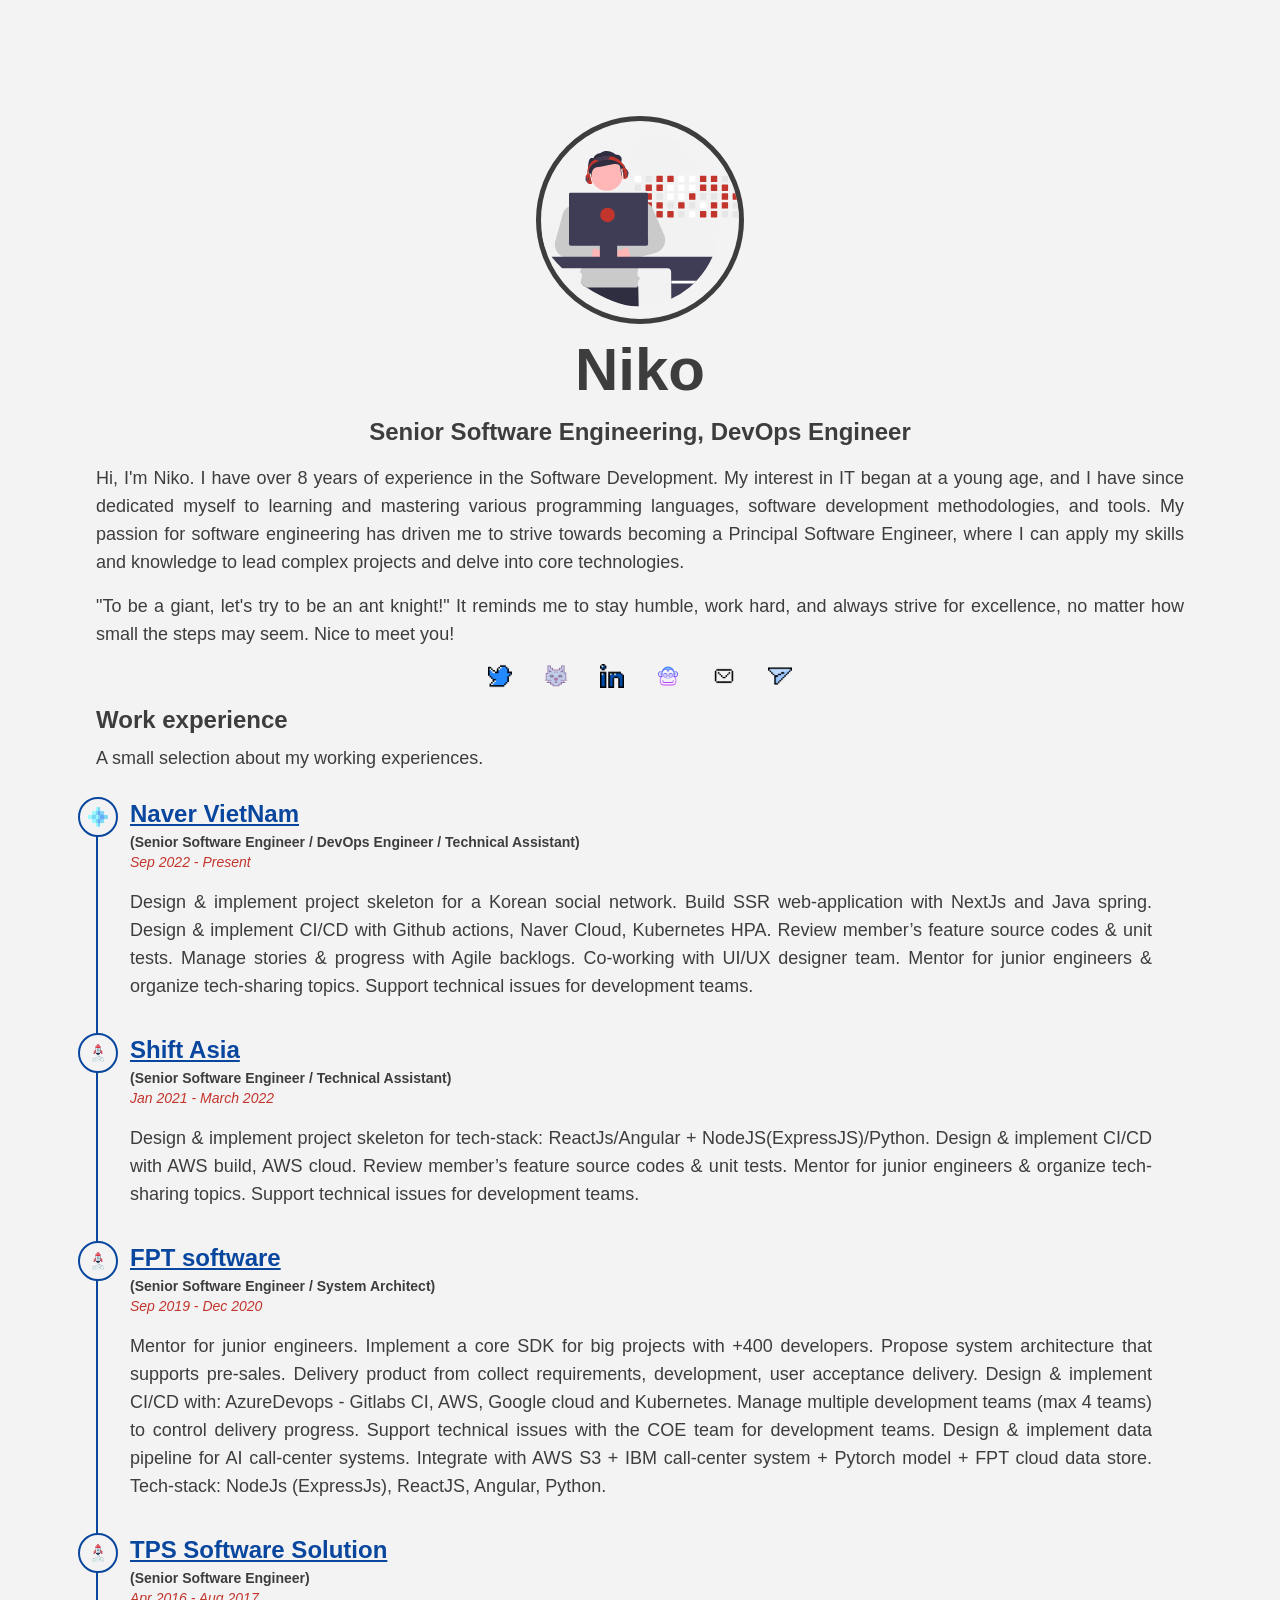
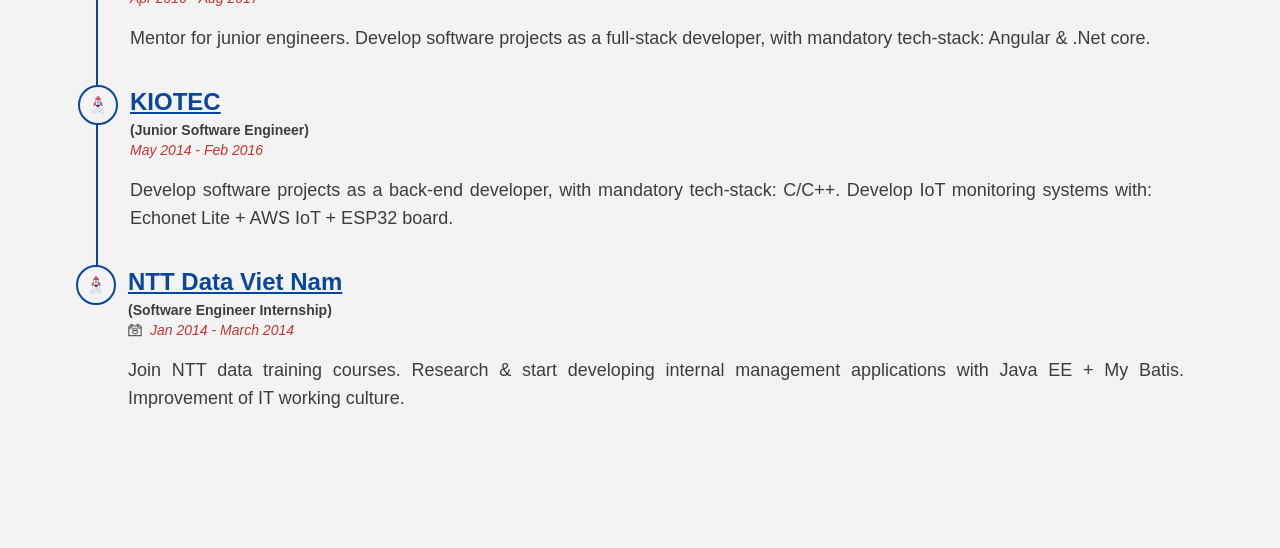
==== index.html @ b635a1ae "first release" ====
<!DOCTYPE html><html lang="en"><head><meta charSet="utf-8"/><meta name="viewport" content="width=device-width"/><title>Niko Home | Senior Software Engineering, DevOps Engineer</title><link rel="preload" as="image" href="/images/gentle.svg" fetchpriority="high"/><meta name="next-head-count" content="4"/><link rel="shortcut icon" href="/favicon.png"/><meta name="description" content="Hi, I&#x27;m Niko. I have over 8 years of experience in the Software Development. My interest in IT began at a young age, and I have since dedicated myself to learning and mastering various programming languages, software development methodologies, and tools. My passion for software engineering has driven me to strive towards becoming a Principal Software Engineer, where I can apply my skills and knowledge to lead complex projects and delve into core technologies."/><meta name="image" content="/images/gentle.svg"/><meta property="og:title" content="Niko | Senior Software Engineering, DevOps Engineer"/><meta property="og:description" content="Hi, I&#x27;m Niko. I have over 8 years of experience in the Software Development. My interest in IT began at a young age, and I have since dedicated myself to learning and mastering various programming languages, software development methodologies, and tools. My passion for software engineering has driven me to strive towards becoming a Principal Software Engineer, where I can apply my skills and knowledge to lead complex projects and delve into core technologies."/><meta property="og:image" content="/images/gentle.svg"/><meta property="og:type" content="website"/><meta name="twitter:title" content="Niko | Senior Software Engineering, DevOps Engineer"/><meta name="twitter:description" content="Hi, I&#x27;m Niko. I have over 8 years of experience in the Software Development. My interest in IT began at a young age, and I have since dedicated myself to learning and mastering various programming languages, software development methodologies, and tools. My passion for software engineering has driven me to strive towards becoming a Principal Software Engineer, where I can apply my skills and knowledge to lead complex projects and delve into core technologies."/><meta name="twitter:image" content="/images/gentle.svg"/><link rel="preload" href="/_next/static/css/a601b36aac087183.css" as="style"/><link rel="stylesheet" href="/_next/static/css/a601b36aac087183.css" data-n-g=""/><noscript data-n-css=""></noscript><script defer="" nomodule="" src="/_next/static/chunks/polyfills-c67a75d1b6f99dc8.js"></script><script src="/_next/static/chunks/webpack-8fa1640cc84ba8fe.js" defer=""></script><script src="/_next/static/chunks/framework-2c79e2a64abdb08b.js" defer=""></script><script src="/_next/static/chunks/main-5e1a0aef6de5709a.js" defer=""></script><script src="/_next/static/chunks/pages/_app-cb4d59606a29a817.js" defer=""></script><script src="/_next/static/chunks/pages/index-41c53906a2238658.js" defer=""></script><script src="/_next/static/-mV9M8-rtr4FQbeFMIL4X/_buildManifest.js" defer=""></script><script src="/_next/static/-mV9M8-rtr4FQbeFMIL4X/_ssgManifest.js" defer=""></script></head><body><div id="__next"><main class="flex min-h-screen flex-col items-center justify-between p-24"><div class="flex flex-col items-center justify-between summary "><img alt="Niko" fetchpriority="high" width="180" height="37" decoding="async" data-nimg="1" class="summary-profile-img" style="color:transparent" src="/images/gentle.svg"/><h2 class="summary-name">Niko</h2><h4 class="summary-title">Senior Software Engineering, DevOps Engineer</h4><p class="summary-intro">Hi, I&#x27;m Niko. I have over 8 years of experience in the Software Development. My interest in IT began at a young age, and I have since dedicated myself to learning and mastering various programming languages, software development methodologies, and tools. My passion for software engineering has driven me to strive towards becoming a Principal Software Engineer, where I can apply my skills and knowledge to lead complex projects and delve into core technologies. </p><p class="summary-intro">&quot;To be a giant, let&#x27;s try to be an ant knight!&quot; It reminds me to stay humble, work hard, and always strive for excellence, no matter how small the steps may seem. Nice to meet you!</p><div class="summary-links"><a href="https://twitter.com/nikoderdev" target="_blank" rel="noreferrer" class="summary-link"><img alt="twitter" title="Twitter" loading="lazy" width="24" height="24" decoding="async" data-nimg="1" style="color:transparent" src="/images/twitter.png"/></a><a href="https://github.com/niko0xdev" target="_blank" rel="noreferrer" class="summary-link"><img alt="github" title="Github" loading="lazy" width="24" height="24" decoding="async" data-nimg="1" style="color:transparent" src="/images/github.png"/></a><a href="https://www.linkedin.com/in/duyluongphung/" target="_blank" rel="noreferrer" class="summary-link"><img alt="linkedin" title="Linkedin" loading="lazy" width="24" height="24" decoding="async" data-nimg="1" style="color:transparent" src="/images/linkedin.png"/></a><a href="https://blog.nikoder.dev/" target="_blank" rel="noreferrer" class="summary-link"><img alt="blog" title="My Blog" loading="lazy" width="24" height="24" decoding="async" data-nimg="1" style="color:transparent" src="/images/kong.png"/></a><a href="mailto:niko0xdev@gmail.com" target="_blank" rel="noreferrer" class="summary-link"><img alt="mail" title="Mail to me" loading="lazy" width="24" height="24" decoding="async" data-nimg="1" style="color:transparent" src="/images/mail.png"/></a><a href="https://t.me/niko0xdev" target="_blank" rel="noreferrer" class="summary-link"><img alt="telegram" title="Telegram to me" loading="lazy" width="24" height="24" decoding="async" data-nimg="1" style="color:transparent" src="/images/send.png"/></a></div></div><div class="flex flex-col items-center justify-between timeline "><h3 class="timeline-big">Work experience</h3><p class="timeline-small">A small selection about my working experiences.</p><ol class="timeline-items"><li><div class="flex-start"><div class="timeline-item-img"><img alt="Naver VietNam" loading="lazy" width="100" height="100" decoding="async" data-nimg="1" class="timeline-img" style="color:transparent" src="/images/pixel.png"/></div><div class="timeline-item-content"><div class="mb-4 flex flex-col justify-between"><h3 class="timeline-company">Naver VietNam<!-- --> </h3><h4 class="timeline-title">(<!-- -->Senior Software Engineer / DevOps Engineer / Technical Assistant<!-- -->)</h4><div class="timeline-date"><p>Sep 2022<!-- --> - <!-- -->Present</p></div></div><p class="timeline-content">Design &amp; implement project skeleton for a Korean social network. Build SSR web-application with NextJs and Java spring. Design &amp; implement CI/CD with Github actions, Naver Cloud, Kubernetes HPA. Review member’s feature source codes &amp; unit tests. Manage stories &amp; progress with Agile backlogs. Co-working with UI/UX designer team. Mentor for junior engineers &amp; organize tech-sharing topics. Support technical issues for development teams.</p></div></div></li><li><div class="flex-start"><div class="timeline-item-img"><img alt="Shift Asia" loading="lazy" width="100" height="100" decoding="async" data-nimg="1" class="timeline-img" style="color:transparent" src="/images/start-up.png"/></div><div class="timeline-item-content"><div class="mb-4 flex flex-col justify-between"><h3 class="timeline-company">Shift Asia<!-- --> </h3><h4 class="timeline-title">(<!-- -->Senior Software Engineer / Technical Assistant<!-- -->)</h4><div class="timeline-date"><p>Jan 2021<!-- --> - <!-- -->March 2022</p></div></div><p class="timeline-content">Design &amp; implement project skeleton for tech-stack: ReactJs/Angular + NodeJS(ExpressJS)/Python. Design &amp; implement CI/CD with AWS build, AWS cloud. Review member’s feature source codes &amp; unit tests. Mentor for junior engineers &amp; organize tech-sharing topics. Support technical issues for development teams.</p></div></div></li><li><div class="flex-start"><div class="timeline-item-img"><img alt="FPT software" loading="lazy" width="100" height="100" decoding="async" data-nimg="1" class="timeline-img" style="color:transparent" src="/images/start-up.png"/></div><div class="timeline-item-content"><div class="mb-4 flex flex-col justify-between"><h3 class="timeline-company">FPT software<!-- --> </h3><h4 class="timeline-title">(<!-- -->Senior Software Engineer / System Architect<!-- -->)</h4><div class="timeline-date"><p>Sep 2019<!-- --> - <!-- -->Dec 2020</p></div></div><p class="timeline-content">Mentor for junior engineers. Implement a core SDK for big projects with +400 developers. Propose system architecture that supports pre-sales. Delivery product from collect requirements, development, user acceptance delivery. Design &amp; implement CI/CD with: AzureDevops - Gitlabs CI, AWS, Google cloud and Kubernetes. Manage multiple development teams (max 4 teams) to control delivery progress. Support technical issues with the COE team for development teams. Design &amp; implement data pipeline for AI call-center systems. Integrate with AWS S3 + IBM call-center system + Pytorch model + FPT cloud data store. Tech-stack: NodeJs (ExpressJs), ReactJS, Angular, Python.</p></div></div></li><li><div class="flex-start"><div class="timeline-item-img"><img alt="TPS Software Solution" loading="lazy" width="100" height="100" decoding="async" data-nimg="1" class="timeline-img" style="color:transparent" src="/images/start-up.png"/></div><div class="timeline-item-content"><div class="mb-4 flex flex-col justify-between"><h3 class="timeline-company">TPS Software Solution<!-- --> </h3><h4 class="timeline-title">(<!-- -->Senior Software Engineer<!-- -->)</h4><div class="timeline-date"><p>Apr 2016<!-- --> - <!-- -->Aug 2017</p></div></div><p class="timeline-content">Mentor for junior engineers. Develop software projects as a full-stack developer, with mandatory tech-stack: Angular &amp; .Net core.</p></div></div></li><li><div class="flex-start"><div class="timeline-item-img"><img alt="KIOTEC" loading="lazy" width="100" height="100" decoding="async" data-nimg="1" class="timeline-img" style="color:transparent" src="/images/start-up.png"/></div><div class="timeline-item-content"><div class="mb-4 flex flex-col justify-between"><h3 class="timeline-company">KIOTEC<!-- --> </h3><h4 class="timeline-title">(<!-- -->Junior Software Engineer<!-- -->)</h4><div class="timeline-date"><p>May 2014<!-- --> - <!-- -->Feb 2016</p></div></div><p class="timeline-content">Develop software projects as a back-end developer, with mandatory tech-stack: C/C++. Develop IoT monitoring systems with: Echonet Lite + AWS IoT + ESP32 board.</p></div></div></li></ol><div><div class="flex-start"><div class="timeline-item-img"><img alt="NTT Data Viet Nam" loading="lazy" width="100" height="100" decoding="async" data-nimg="1" class="timeline-img" style="color:transparent" src="/images/start-up.png"/></div><div class="timeline-item-content"><div class="mb-4 flex flex-col justify-between"><h3 class="timeline-company">NTT Data Viet Nam<!-- --> </h3><h4 class="timeline-title">(<!-- -->Software Engineer Internship<!-- -->)</h4><div class="timeline-date"><img alt="calendar" loading="lazy" width="14" height="14" decoding="async" data-nimg="1" style="color:transparent" src="/images/calendar-event.png"/><p>Jan 2014<!-- --> - <!-- -->March 2014</p></div></div><p class="timeline-content">Join NTT data training courses. Research &amp; start developing internal management applications with Java EE + My Batis. Improvement of IT working culture.</p></div></div></div></div></main></div><script id="__NEXT_DATA__" type="application/json">{"props":{"pageProps":{"contact":{"name":"Niko","profileImg":"/images/gentle.svg","email":"niko0xdev@gmail.com","title":"Senior Software Engineering, DevOps Engineer","intro":"Hi, I'm Niko. I have over 8 years of experience in the Software Development. My interest in IT began at a young age, and I have since dedicated myself to learning and mastering various programming languages, software development methodologies, and tools. My passion for software engineering has driven me to strive towards becoming a Principal Software Engineer, where I can apply my skills and knowledge to lead complex projects and delve into core technologies. \n\"To be a giant, let's try to be an ant knight!\" It reminds me to stay humble, work hard, and always strive for excellence, no matter how small the steps may seem. Nice to meet you!","social":{"twitter":{"label":"Twitter","url":"https://twitter.com/nikoderdev","icon":"/images/twitter.png"},"github":{"label":"Github","url":"https://github.com/niko0xdev","icon":"/images/github.png"},"linkedin":{"label":"Linkedin","url":"https://www.linkedin.com/in/duyluongphung/","icon":"/images/linkedin.png"},"blog":{"label":"My Blog","url":"https://blog.nikoder.dev/","icon":"/images/kong.png"},"mail":{"label":"Mail to me","url":"mailto:niko0xdev@gmail.com","icon":"/images/mail.png"},"telegram":{"label":"Telegram to me","url":"https://t.me/niko0xdev","icon":"/images/send.png"}}},"timelines":[{"logo":"/images/pixel.png","from":"Sep 2022","to":"Present","company":"Naver VietNam","title":"Senior Software Engineer / DevOps Engineer / Technical Assistant","description":"Design \u0026 implement project skeleton for a Korean social network. Build SSR web-application with NextJs and Java spring. Design \u0026 implement CI/CD with Github actions, Naver Cloud, Kubernetes HPA. Review member’s feature source codes \u0026 unit tests. Manage stories \u0026 progress with Agile backlogs. Co-working with UI/UX designer team. Mentor for junior engineers \u0026 organize tech-sharing topics. Support technical issues for development teams."},{"logo":"/images/start-up.png","from":"Jan 2021","to":"March 2022","company":"Shift Asia","title":"Senior Software Engineer / Technical Assistant","description":"Design \u0026 implement project skeleton for tech-stack: ReactJs/Angular + NodeJS(ExpressJS)/Python. Design \u0026 implement CI/CD with AWS build, AWS cloud. Review member’s feature source codes \u0026 unit tests. Mentor for junior engineers \u0026 organize tech-sharing topics. Support technical issues for development teams."},{"logo":"/images/start-up.png","from":"Sep 2019","to":"Dec 2020","company":"FPT software","title":"Senior Software Engineer / System Architect","description":"Mentor for junior engineers. Implement a core SDK for big projects with +400 developers. Propose system architecture that supports pre-sales. Delivery product from collect requirements, development, user acceptance delivery. Design \u0026 implement CI/CD with: AzureDevops - Gitlabs CI, AWS, Google cloud and Kubernetes. Manage multiple development teams (max 4 teams) to control delivery progress. Support technical issues with the COE team for development teams. Design \u0026 implement data pipeline for AI call-center systems. Integrate with AWS S3 + IBM call-center system + Pytorch model + FPT cloud data store. Tech-stack: NodeJs (ExpressJs), ReactJS, Angular, Python."},{"logo":"/images/start-up.png","from":"Apr 2016","to":"Aug 2017","company":"TPS Software Solution","title":"Senior Software Engineer","description":"Mentor for junior engineers. Develop software projects as a full-stack developer, with mandatory tech-stack: Angular \u0026 .Net core."},{"logo":"/images/start-up.png","from":"May 2014","to":"Feb 2016","company":"KIOTEC","title":"Junior Software Engineer","description":"Develop software projects as a back-end developer, with mandatory tech-stack: C/C++. Develop IoT monitoring systems with: Echonet Lite + AWS IoT + ESP32 board."},{"logo":"/images/start-up.png","from":"Jan 2014","to":"March 2014","company":"NTT Data Viet Nam","title":"Software Engineer Internship","description":"Join NTT data training courses. Research \u0026 start developing internal management applications with Java EE + My Batis. Improvement of IT working culture."}]},"__N_SSG":true},"page":"/","query":{},"buildId":"-mV9M8-rtr4FQbeFMIL4X","isFallback":false,"gsp":true,"scriptLoader":[]}</script></body></html>
---- _next/static/css/a601b36aac087183.css ----
@import"https://fonts.googleapis.com/css2?family=Press+Start+2P&display=swap";/*
! tailwindcss v3.3.2 | MIT License | https://tailwindcss.com
*/*,:after,:before{box-sizing:border-box;border:0 solid #e5e7eb}:after,:before{--tw-content:""}html{line-height:1.5;-webkit-text-size-adjust:100%;-moz-tab-size:4;-o-tab-size:4;tab-size:4;font-family:ui-sans-serif,system-ui,-apple-system,BlinkMacSystemFont,Segoe UI,Roboto,Helvetica Neue,Arial,Noto Sans,sans-serif,Apple Color Emoji,Segoe UI Emoji,Segoe UI Symbol,Noto Color Emoji;font-feature-settings:normal;font-variation-settings:normal}body{margin:0;line-height:inherit}hr{height:0;color:inherit;border-top-width:1px}abbr:where([title]){-webkit-text-decoration:underline dotted;text-decoration:underline dotted}h1,h2,h3,h4,h5,h6{font-size:inherit;font-weight:inherit}a{color:inherit;text-decoration:inherit}b,strong{font-weight:bolder}code,kbd,pre,samp{font-family:ui-monospace,SFMono-Regular,Menlo,Monaco,Consolas,Liberation Mono,Courier New,monospace;font-size:1em}small{font-size:80%}sub,sup{font-size:75%;line-height:0;position:relative;vertical-align:baseline}sub{bottom:-.25em}sup{top:-.5em}table{text-indent:0;border-color:inherit;border-collapse:collapse}button,input,optgroup,select,textarea{font-family:inherit;font-size:100%;font-weight:inherit;line-height:inherit;color:inherit;margin:0;padding:0}button,select{text-transform:none}[type=button],[type=reset],[type=submit],button{-webkit-appearance:button;background-color:transparent;background-image:none}:-moz-focusring{outline:auto}:-moz-ui-invalid{box-shadow:none}progress{vertical-align:baseline}::-webkit-inner-spin-button,::-webkit-outer-spin-button{height:auto}[type=search]{-webkit-appearance:textfield;outline-offset:-2px}::-webkit-search-decoration{-webkit-appearance:none}::-webkit-file-upload-button{-webkit-appearance:button;font:inherit}summary{display:list-item}blockquote,dd,dl,figure,h1,h2,h3,h4,h5,h6,hr,p,pre{margin:0}fieldset{margin:0}fieldset,legend{padding:0}menu,ol,ul{list-style:none;margin:0;padding:0}textarea{resize:vertical}input::-moz-placeholder,textarea::-moz-placeholder{opacity:1;color:#9ca3af}input::placeholder,textarea::placeholder{opacity:1;color:#9ca3af}[role=button],button{cursor:pointer}:disabled{cursor:default}audio,canvas,embed,iframe,img,object,svg,video{display:block;vertical-align:middle}img,video{max-width:100%;height:auto}[hidden]{display:none}:root{--primary-color:#f4f3f4;--secondary-color:#3d3d3d}*,:after,:before{--tw-border-spacing-x:0;--tw-border-spacing-y:0;--tw-translate-x:0;--tw-translate-y:0;--tw-rotate:0;--tw-skew-x:0;--tw-skew-y:0;--tw-scale-x:1;--tw-scale-y:1;--tw-pan-x: ;--tw-pan-y: ;--tw-pinch-zoom: ;--tw-scroll-snap-strictness:proximity;--tw-gradient-from-position: ;--tw-gradient-via-position: ;--tw-gradient-to-position: ;--tw-ordinal: ;--tw-slashed-zero: ;--tw-numeric-figure: ;--tw-numeric-spacing: ;--tw-numeric-fraction: ;--tw-ring-inset: ;--tw-ring-offset-width:0px;--tw-ring-offset-color:#fff;--tw-ring-color:rgba(59,130,246,.5);--tw-ring-offset-shadow:0 0 #0000;--tw-ring-shadow:0 0 #0000;--tw-shadow:0 0 #0000;--tw-shadow-colored:0 0 #0000;--tw-blur: ;--tw-brightness: ;--tw-contrast: ;--tw-grayscale: ;--tw-hue-rotate: ;--tw-invert: ;--tw-saturate: ;--tw-sepia: ;--tw-drop-shadow: ;--tw-backdrop-blur: ;--tw-backdrop-brightness: ;--tw-backdrop-contrast: ;--tw-backdrop-grayscale: ;--tw-backdrop-hue-rotate: ;--tw-backdrop-invert: ;--tw-backdrop-opacity: ;--tw-backdrop-saturate: ;--tw-backdrop-sepia: }::backdrop{--tw-border-spacing-x:0;--tw-border-spacing-y:0;--tw-translate-x:0;--tw-translate-y:0;--tw-rotate:0;--tw-skew-x:0;--tw-skew-y:0;--tw-scale-x:1;--tw-scale-y:1;--tw-pan-x: ;--tw-pan-y: ;--tw-pinch-zoom: ;--tw-scroll-snap-strictness:proximity;--tw-gradient-from-position: ;--tw-gradient-via-position: ;--tw-gradient-to-position: ;--tw-ordinal: ;--tw-slashed-zero: ;--tw-numeric-figure: ;--tw-numeric-spacing: ;--tw-numeric-fraction: ;--tw-ring-inset: ;--tw-ring-offset-width:0px;--tw-ring-offset-color:#fff;--tw-ring-color:rgba(59,130,246,.5);--tw-ring-offset-shadow:0 0 #0000;--tw-ring-shadow:0 0 #0000;--tw-shadow:0 0 #0000;--tw-shadow-colored:0 0 #0000;--tw-blur: ;--tw-brightness: ;--tw-contrast: ;--tw-grayscale: ;--tw-hue-rotate: ;--tw-invert: ;--tw-saturate: ;--tw-sepia: ;--tw-drop-shadow: ;--tw-backdrop-blur: ;--tw-backdrop-brightness: ;--tw-backdrop-contrast: ;--tw-backdrop-grayscale: ;--tw-backdrop-hue-rotate: ;--tw-backdrop-invert: ;--tw-backdrop-opacity: ;--tw-backdrop-saturate: ;--tw-backdrop-sepia: }.mb-4{margin-bottom:1rem}.flex{display:flex}.min-h-screen{min-height:100vh}.flex-col{flex-direction:column}.items-center{align-items:center}.justify-between{justify-content:space-between}.p-24{padding:6rem}:root{--background-color:#f4f3f4;--text-color:#3d3d3d;--hl-color:#c2352c;--blue-color:#09469e}body{text-rendering:optimizeSpeed;line-height:1.6;font-size:1.33rem;font-family:-apple-system,BlinkMacSystemFont,avenir next,avenir,helvetica neue,helvetica,Ubuntu,roboto,noto,segoe ui,arial,sans-serif}.summary{width:100%;padding-top:1.25rem}.summary>*{margin-bottom:1rem}.summary-profile-img{height:13rem;width:13rem;border-radius:9999px;border-width:5px;border-color:var(--text-color)}.summary-name{font-size:3.75rem;line-height:1;font-weight:700}.summary-title{flex-wrap:wrap;font-size:1.5rem;line-height:2rem;font-weight:700}.summary-intro{text-align:justify;font-size:1.125rem;line-height:1.75rem}.summary-links{display:flex;justify-content:space-between}.summary-link{margin-left:1rem;margin-right:1rem}.timeline{width:100%}.timeline-items{position:relative;display:flex;flex-direction:column;align-items:flex-start;justify-content:space-between;border-left-width:2px;border-color:var(--blue-color)}.timeline-items>*{margin-right:2rem}.timeline-item-img{margin-left:-13px;display:flex;height:25px;width:25px;align-items:center;justify-content:center;border-radius:9999px}.timeline-item-content{margin-bottom:2.5rem;margin-left:2rem;margin-top:-25px;display:block;border-radius:.5rem}.timeline-img{position:absolute;z-index:50;height:2.5rem;width:2.5rem;max-width:20rem;border-radius:9999px;border-width:2px;padding:.5rem;background-color:var(--primary-color);border-color:var(--blue-color)}.timeline-company{font-size:1.5rem;text-decoration-line:underline;color:var(--blue-color)}.timeline-company,.timeline-title{font-weight:700;line-height:1.25rem}.timeline-title{margin-top:.5rem;font-size:.875rem}.timeline-date{display:flex;align-items:center;font-size:.875rem;line-height:1.25rem;font-style:italic;color:var(--hl-color)}.timeline-date>*{margin-right:.5rem}.timeline-content{text-align:justify;font-size:1.125rem;line-height:1.75rem}.timeline-big{margin-bottom:.5rem;display:flex;width:100%;font-size:1.5rem;line-height:2rem;font-weight:700}.timeline-big>*{margin-right:.5rem}.timeline-small{margin-bottom:2rem;width:100%;font-size:1.125rem;line-height:1.75rem}body{color:var(--text-color);background:var(--background-color)}
---- _next/static/css/a601b36aac087183.css ----
@import"https://fonts.googleapis.com/css2?family=Press+Start+2P&display=swap";/*
! tailwindcss v3.3.2 | MIT License | https://tailwindcss.com
*/*,:after,:before{box-sizing:border-box;border:0 solid #e5e7eb}:after,:before{--tw-content:""}html{line-height:1.5;-webkit-text-size-adjust:100%;-moz-tab-size:4;-o-tab-size:4;tab-size:4;font-family:ui-sans-serif,system-ui,-apple-system,BlinkMacSystemFont,Segoe UI,Roboto,Helvetica Neue,Arial,Noto Sans,sans-serif,Apple Color Emoji,Segoe UI Emoji,Segoe UI Symbol,Noto Color Emoji;font-feature-settings:normal;font-variation-settings:normal}body{margin:0;line-height:inherit}hr{height:0;color:inherit;border-top-width:1px}abbr:where([title]){-webkit-text-decoration:underline dotted;text-decoration:underline dotted}h1,h2,h3,h4,h5,h6{font-size:inherit;font-weight:inherit}a{color:inherit;text-decoration:inherit}b,strong{font-weight:bolder}code,kbd,pre,samp{font-family:ui-monospace,SFMono-Regular,Menlo,Monaco,Consolas,Liberation Mono,Courier New,monospace;font-size:1em}small{font-size:80%}sub,sup{font-size:75%;line-height:0;position:relative;vertical-align:baseline}sub{bottom:-.25em}sup{top:-.5em}table{text-indent:0;border-color:inherit;border-collapse:collapse}button,input,optgroup,select,textarea{font-family:inherit;font-size:100%;font-weight:inherit;line-height:inherit;color:inherit;margin:0;padding:0}button,select{text-transform:none}[type=button],[type=reset],[type=submit],button{-webkit-appearance:button;background-color:transparent;background-image:none}:-moz-focusring{outline:auto}:-moz-ui-invalid{box-shadow:none}progress{vertical-align:baseline}::-webkit-inner-spin-button,::-webkit-outer-spin-button{height:auto}[type=search]{-webkit-appearance:textfield;outline-offset:-2px}::-webkit-search-decoration{-webkit-appearance:none}::-webkit-file-upload-button{-webkit-appearance:button;font:inherit}summary{display:list-item}blockquote,dd,dl,figure,h1,h2,h3,h4,h5,h6,hr,p,pre{margin:0}fieldset{margin:0}fieldset,legend{padding:0}menu,ol,ul{list-style:none;margin:0;padding:0}textarea{resize:vertical}input::-moz-placeholder,textarea::-moz-placeholder{opacity:1;color:#9ca3af}input::placeholder,textarea::placeholder{opacity:1;color:#9ca3af}[role=button],button{cursor:pointer}:disabled{cursor:default}audio,canvas,embed,iframe,img,object,svg,video{display:block;vertical-align:middle}img,video{max-width:100%;height:auto}[hidden]{display:none}:root{--primary-color:#f4f3f4;--secondary-color:#3d3d3d}*,:after,:before{--tw-border-spacing-x:0;--tw-border-spacing-y:0;--tw-translate-x:0;--tw-translate-y:0;--tw-rotate:0;--tw-skew-x:0;--tw-skew-y:0;--tw-scale-x:1;--tw-scale-y:1;--tw-pan-x: ;--tw-pan-y: ;--tw-pinch-zoom: ;--tw-scroll-snap-strictness:proximity;--tw-gradient-from-position: ;--tw-gradient-via-position: ;--tw-gradient-to-position: ;--tw-ordinal: ;--tw-slashed-zero: ;--tw-numeric-figure: ;--tw-numeric-spacing: ;--tw-numeric-fraction: ;--tw-ring-inset: ;--tw-ring-offset-width:0px;--tw-ring-offset-color:#fff;--tw-ring-color:rgba(59,130,246,.5);--tw-ring-offset-shadow:0 0 #0000;--tw-ring-shadow:0 0 #0000;--tw-shadow:0 0 #0000;--tw-shadow-colored:0 0 #0000;--tw-blur: ;--tw-brightness: ;--tw-contrast: ;--tw-grayscale: ;--tw-hue-rotate: ;--tw-invert: ;--tw-saturate: ;--tw-sepia: ;--tw-drop-shadow: ;--tw-backdrop-blur: ;--tw-backdrop-brightness: ;--tw-backdrop-contrast: ;--tw-backdrop-grayscale: ;--tw-backdrop-hue-rotate: ;--tw-backdrop-invert: ;--tw-backdrop-opacity: ;--tw-backdrop-saturate: ;--tw-backdrop-sepia: }::backdrop{--tw-border-spacing-x:0;--tw-border-spacing-y:0;--tw-translate-x:0;--tw-translate-y:0;--tw-rotate:0;--tw-skew-x:0;--tw-skew-y:0;--tw-scale-x:1;--tw-scale-y:1;--tw-pan-x: ;--tw-pan-y: ;--tw-pinch-zoom: ;--tw-scroll-snap-strictness:proximity;--tw-gradient-from-position: ;--tw-gradient-via-position: ;--tw-gradient-to-position: ;--tw-ordinal: ;--tw-slashed-zero: ;--tw-numeric-figure: ;--tw-numeric-spacing: ;--tw-numeric-fraction: ;--tw-ring-inset: ;--tw-ring-offset-width:0px;--tw-ring-offset-color:#fff;--tw-ring-color:rgba(59,130,246,.5);--tw-ring-offset-shadow:0 0 #0000;--tw-ring-shadow:0 0 #0000;--tw-shadow:0 0 #0000;--tw-shadow-colored:0 0 #0000;--tw-blur: ;--tw-brightness: ;--tw-contrast: ;--tw-grayscale: ;--tw-hue-rotate: ;--tw-invert: ;--tw-saturate: ;--tw-sepia: ;--tw-drop-shadow: ;--tw-backdrop-blur: ;--tw-backdrop-brightness: ;--tw-backdrop-contrast: ;--tw-backdrop-grayscale: ;--tw-backdrop-hue-rotate: ;--tw-backdrop-invert: ;--tw-backdrop-opacity: ;--tw-backdrop-saturate: ;--tw-backdrop-sepia: }.mb-4{margin-bottom:1rem}.flex{display:flex}.min-h-screen{min-height:100vh}.flex-col{flex-direction:column}.items-center{align-items:center}.justify-between{justify-content:space-between}.p-24{padding:6rem}:root{--background-color:#f4f3f4;--text-color:#3d3d3d;--hl-color:#c2352c;--blue-color:#09469e}body{text-rendering:optimizeSpeed;line-height:1.6;font-size:1.33rem;font-family:-apple-system,BlinkMacSystemFont,avenir next,avenir,helvetica neue,helvetica,Ubuntu,roboto,noto,segoe ui,arial,sans-serif}.summary{width:100%;padding-top:1.25rem}.summary>*{margin-bottom:1rem}.summary-profile-img{height:13rem;width:13rem;border-radius:9999px;border-width:5px;border-color:var(--text-color)}.summary-name{font-size:3.75rem;line-height:1;font-weight:700}.summary-title{flex-wrap:wrap;font-size:1.5rem;line-height:2rem;font-weight:700}.summary-intro{text-align:justify;font-size:1.125rem;line-height:1.75rem}.summary-links{display:flex;justify-content:space-between}.summary-link{margin-left:1rem;margin-right:1rem}.timeline{width:100%}.timeline-items{position:relative;display:flex;flex-direction:column;align-items:flex-start;justify-content:space-between;border-left-width:2px;border-color:var(--blue-color)}.timeline-items>*{margin-right:2rem}.timeline-item-img{margin-left:-13px;display:flex;height:25px;width:25px;align-items:center;justify-content:center;border-radius:9999px}.timeline-item-content{margin-bottom:2.5rem;margin-left:2rem;margin-top:-25px;display:block;border-radius:.5rem}.timeline-img{position:absolute;z-index:50;height:2.5rem;width:2.5rem;max-width:20rem;border-radius:9999px;border-width:2px;padding:.5rem;background-color:var(--primary-color);border-color:var(--blue-color)}.timeline-company{font-size:1.5rem;text-decoration-line:underline;color:var(--blue-color)}.timeline-company,.timeline-title{font-weight:700;line-height:1.25rem}.timeline-title{margin-top:.5rem;font-size:.875rem}.timeline-date{display:flex;align-items:center;font-size:.875rem;line-height:1.25rem;font-style:italic;color:var(--hl-color)}.timeline-date>*{margin-right:.5rem}.timeline-content{text-align:justify;font-size:1.125rem;line-height:1.75rem}.timeline-big{margin-bottom:.5rem;display:flex;width:100%;font-size:1.5rem;line-height:2rem;font-weight:700}.timeline-big>*{margin-right:.5rem}.timeline-small{margin-bottom:2rem;width:100%;font-size:1.125rem;line-height:1.75rem}body{color:var(--text-color);background:var(--background-color)}
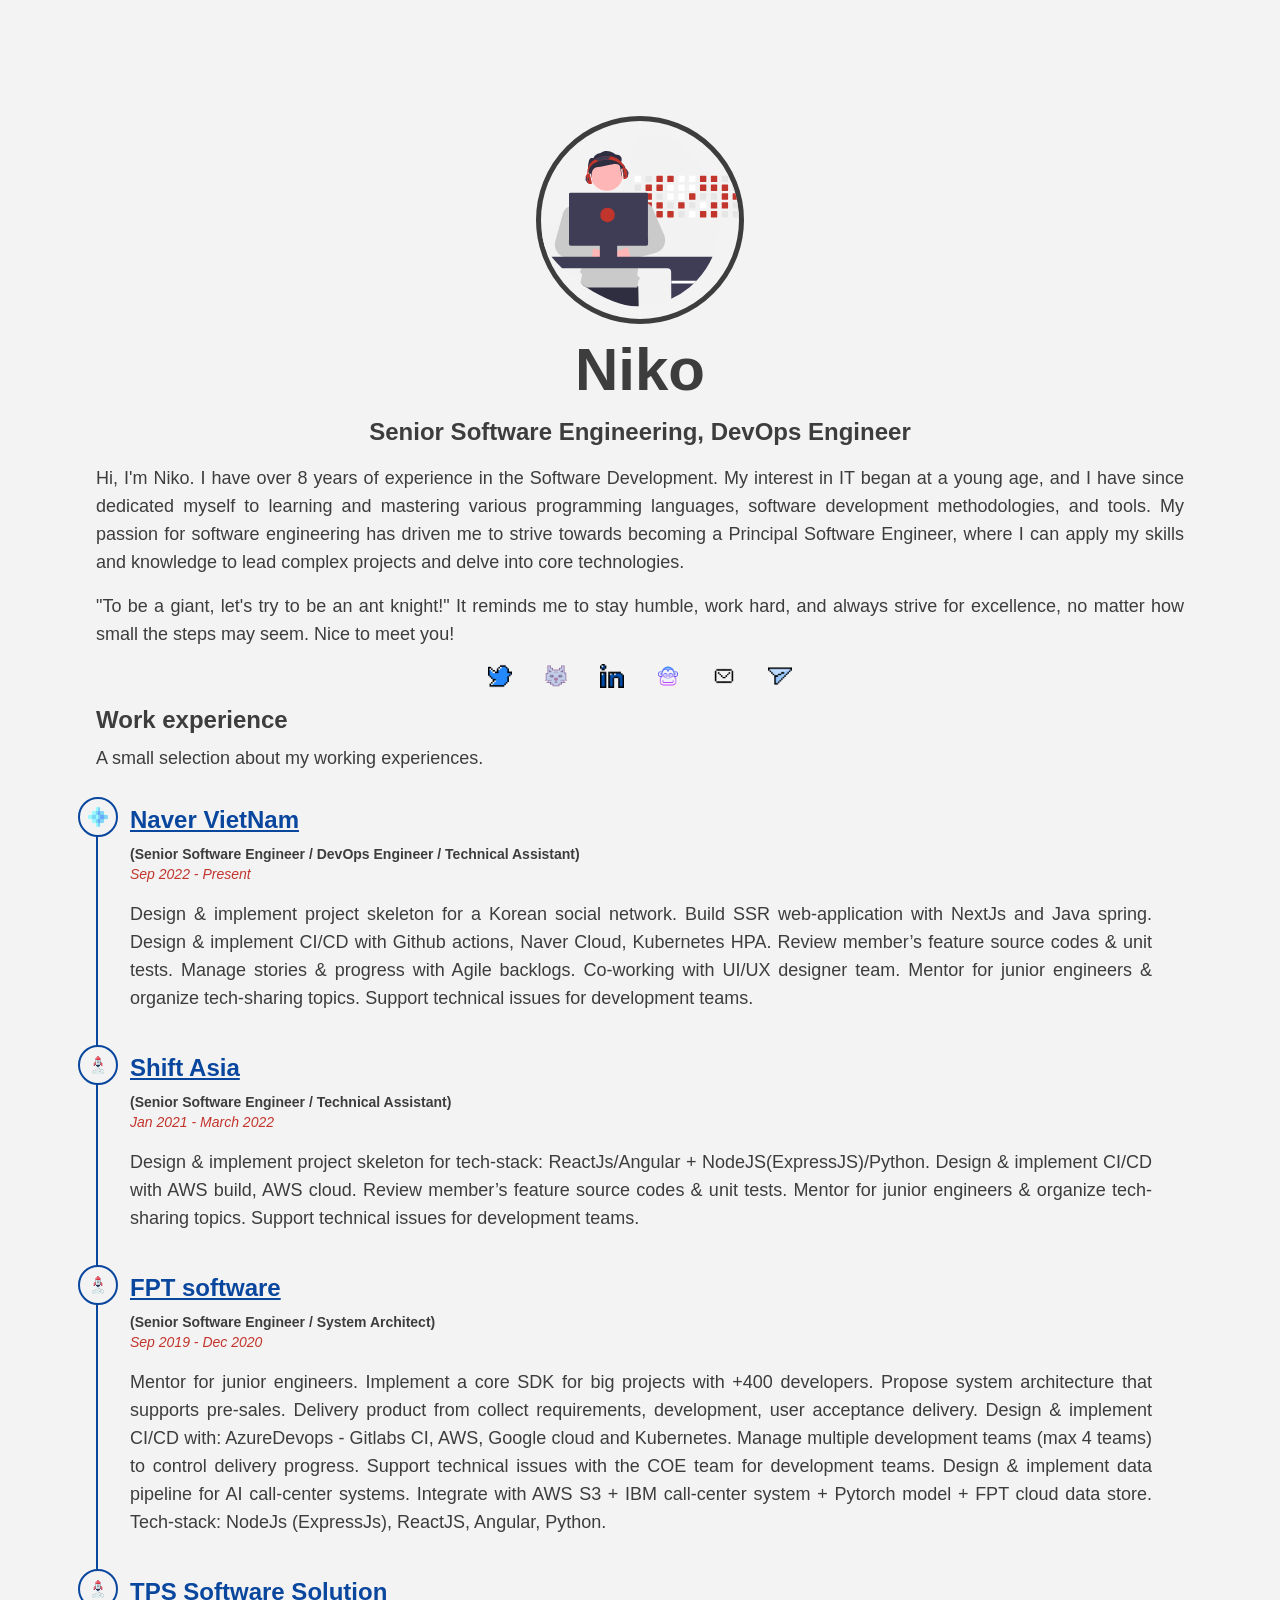
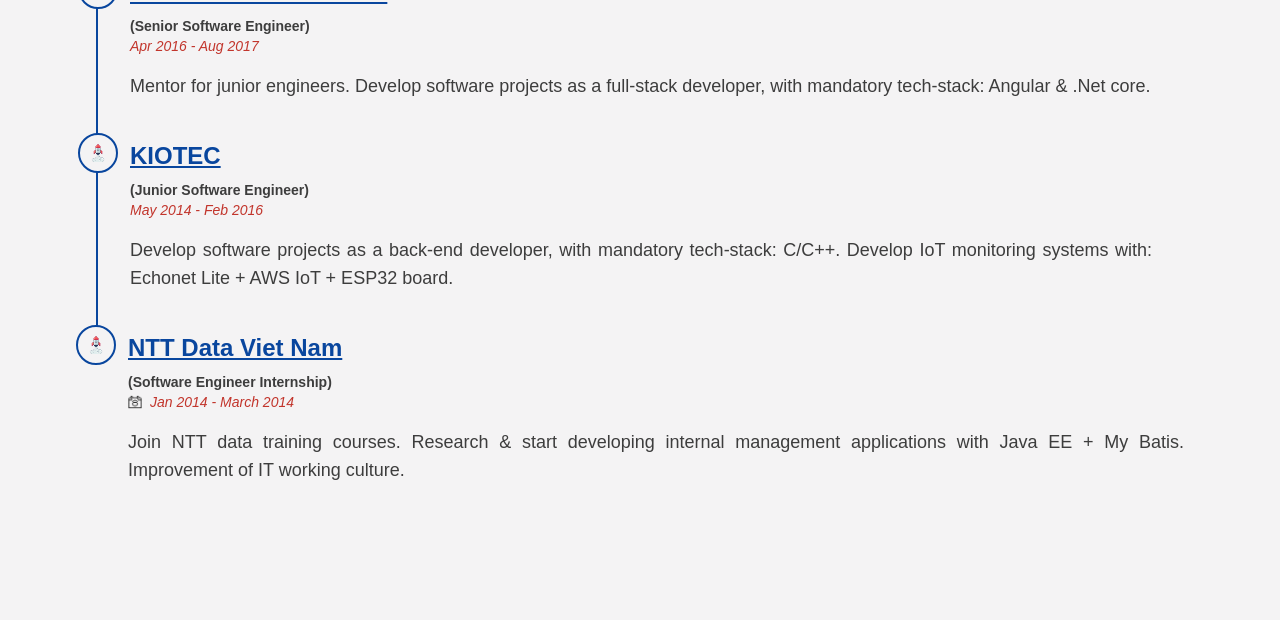
==== commit fc9d53c8: "update fix mobile view" ====
--- a/index.html
+++ b/index.html
@@ -1 +1 @@
-<!DOCTYPE html><html lang="en"><head><meta charSet="utf-8"/><meta name="viewport" content="width=device-width"/><title>Niko Home | Senior Software Engineering, DevOps Engineer</title><link rel="preload" as="image" href="/images/gentle.svg" fetchpriority="high"/><meta name="next-head-count" content="4"/><link rel="shortcut icon" href="/favicon.png"/><meta name="description" content="Hi, I&#x27;m Niko. I have over 8 years of experience in the Software Development. My interest in IT began at a young age, and I have since dedicated myself to learning and mastering various programming languages, software development methodologies, and tools. My passion for software engineering has driven me to strive towards becoming a Principal Software Engineer, where I can apply my skills and knowledge to lead complex projects and delve into core technologies."/><meta name="image" content="/images/gentle.svg"/><meta property="og:title" content="Niko | Senior Software Engineering, DevOps Engineer"/><meta property="og:description" content="Hi, I&#x27;m Niko. I have over 8 years of experience in the Software Development. My interest in IT began at a young age, and I have since dedicated myself to learning and mastering various programming languages, software development methodologies, and tools. My passion for software engineering has driven me to strive towards becoming a Principal Software Engineer, where I can apply my skills and knowledge to lead complex projects and delve into core technologies."/><meta property="og:image" content="/images/gentle.svg"/><meta property="og:type" content="website"/><meta name="twitter:title" content="Niko | Senior Software Engineering, DevOps Engineer"/><meta name="twitter:description" content="Hi, I&#x27;m Niko. I have over 8 years of experience in the Software Development. My interest in IT began at a young age, and I have since dedicated myself to learning and mastering various programming languages, software development methodologies, and tools. My passion for software engineering has driven me to strive towards becoming a Principal Software Engineer, where I can apply my skills and knowledge to lead complex projects and delve into core technologies."/><meta name="twitter:image" content="/images/gentle.svg"/><link rel="preload" href="/_next/static/css/a601b36aac087183.css" as="style"/><link rel="stylesheet" href="/_next/static/css/a601b36aac087183.css" data-n-g=""/><noscript data-n-css=""></noscript><script defer="" nomodule="" src="/_next/static/chunks/polyfills-c67a75d1b6f99dc8.js"></script><script src="/_next/static/chunks/webpack-8fa1640cc84ba8fe.js" defer=""></script><script src="/_next/static/chunks/framework-2c79e2a64abdb08b.js" defer=""></script><script src="/_next/static/chunks/main-5e1a0aef6de5709a.js" defer=""></script><script src="/_next/static/chunks/pages/_app-cb4d59606a29a817.js" defer=""></script><script src="/_next/static/chunks/pages/index-41c53906a2238658.js" defer=""></script><script src="/_next/static/-mV9M8-rtr4FQbeFMIL4X/_buildManifest.js" defer=""></script><script src="/_next/static/-mV9M8-rtr4FQbeFMIL4X/_ssgManifest.js" defer=""></script></head><body><div id="__next"><main class="flex min-h-screen flex-col items-center justify-between p-24"><div class="flex flex-col items-center justify-between summary "><img alt="Niko" fetchpriority="high" width="180" height="37" decoding="async" data-nimg="1" class="summary-profile-img" style="color:transparent" src="/images/gentle.svg"/><h2 class="summary-name">Niko</h2><h4 class="summary-title">Senior Software Engineering, DevOps Engineer</h4><p class="summary-intro">Hi, I&#x27;m Niko. I have over 8 years of experience in the Software Development. My interest in IT began at a young age, and I have since dedicated myself to learning and mastering various programming languages, software development methodologies, and tools. My passion for software engineering has driven me to strive towards becoming a Principal Software Engineer, where I can apply my skills and knowledge to lead complex projects and delve into core technologies. </p><p class="summary-intro">&quot;To be a giant, let&#x27;s try to be an ant knight!&quot; It reminds me to stay humble, work hard, and always strive for excellence, no matter how small the steps may seem. Nice to meet you!</p><div class="summary-links"><a href="https://twitter.com/nikoderdev" target="_blank" rel="noreferrer" class="summary-link"><img alt="twitter" title="Twitter" loading="lazy" width="24" height="24" decoding="async" data-nimg="1" style="color:transparent" src="/images/twitter.png"/></a><a href="https://github.com/niko0xdev" target="_blank" rel="noreferrer" class="summary-link"><img alt="github" title="Github" loading="lazy" width="24" height="24" decoding="async" data-nimg="1" style="color:transparent" src="/images/github.png"/></a><a href="https://www.linkedin.com/in/duyluongphung/" target="_blank" rel="noreferrer" class="summary-link"><img alt="linkedin" title="Linkedin" loading="lazy" width="24" height="24" decoding="async" data-nimg="1" style="color:transparent" src="/images/linkedin.png"/></a><a href="https://blog.nikoder.dev/" target="_blank" rel="noreferrer" class="summary-link"><img alt="blog" title="My Blog" loading="lazy" width="24" height="24" decoding="async" data-nimg="1" style="color:transparent" src="/images/kong.png"/></a><a href="mailto:niko0xdev@gmail.com" target="_blank" rel="noreferrer" class="summary-link"><img alt="mail" title="Mail to me" loading="lazy" width="24" height="24" decoding="async" data-nimg="1" style="color:transparent" src="/images/mail.png"/></a><a href="https://t.me/niko0xdev" target="_blank" rel="noreferrer" class="summary-link"><img alt="telegram" title="Telegram to me" loading="lazy" width="24" height="24" decoding="async" data-nimg="1" style="color:transparent" src="/images/send.png"/></a></div></div><div class="flex flex-col items-center justify-between timeline "><h3 class="timeline-big">Work experience</h3><p class="timeline-small">A small selection about my working experiences.</p><ol class="timeline-items"><li><div class="flex-start"><div class="timeline-item-img"><img alt="Naver VietNam" loading="lazy" width="100" height="100" decoding="async" data-nimg="1" class="timeline-img" style="color:transparent" src="/images/pixel.png"/></div><div class="timeline-item-content"><div class="mb-4 flex flex-col justify-between"><h3 class="timeline-company">Naver VietNam<!-- --> </h3><h4 class="timeline-title">(<!-- -->Senior Software Engineer / DevOps Engineer / Technical Assistant<!-- -->)</h4><div class="timeline-date"><p>Sep 2022<!-- --> - <!-- -->Present</p></div></div><p class="timeline-content">Design &amp; implement project skeleton for a Korean social network. Build SSR web-application with NextJs and Java spring. Design &amp; implement CI/CD with Github actions, Naver Cloud, Kubernetes HPA. Review member’s feature source codes &amp; unit tests. Manage stories &amp; progress with Agile backlogs. Co-working with UI/UX designer team. Mentor for junior engineers &amp; organize tech-sharing topics. Support technical issues for development teams.</p></div></div></li><li><div class="flex-start"><div class="timeline-item-img"><img alt="Shift Asia" loading="lazy" width="100" height="100" decoding="async" data-nimg="1" class="timeline-img" style="color:transparent" src="/images/start-up.png"/></div><div class="timeline-item-content"><div class="mb-4 flex flex-col justify-between"><h3 class="timeline-company">Shift Asia<!-- --> </h3><h4 class="timeline-title">(<!-- -->Senior Software Engineer / Technical Assistant<!-- -->)</h4><div class="timeline-date"><p>Jan 2021<!-- --> - <!-- -->March 2022</p></div></div><p class="timeline-content">Design &amp; implement project skeleton for tech-stack: ReactJs/Angular + NodeJS(ExpressJS)/Python. Design &amp; implement CI/CD with AWS build, AWS cloud. Review member’s feature source codes &amp; unit tests. Mentor for junior engineers &amp; organize tech-sharing topics. Support technical issues for development teams.</p></div></div></li><li><div class="flex-start"><div class="timeline-item-img"><img alt="FPT software" loading="lazy" width="100" height="100" decoding="async" data-nimg="1" class="timeline-img" style="color:transparent" src="/images/start-up.png"/></div><div class="timeline-item-content"><div class="mb-4 flex flex-col justify-between"><h3 class="timeline-company">FPT software<!-- --> </h3><h4 class="timeline-title">(<!-- -->Senior Software Engineer / System Architect<!-- -->)</h4><div class="timeline-date"><p>Sep 2019<!-- --> - <!-- -->Dec 2020</p></div></div><p class="timeline-content">Mentor for junior engineers. Implement a core SDK for big projects with +400 developers. Propose system architecture that supports pre-sales. Delivery product from collect requirements, development, user acceptance delivery. Design &amp; implement CI/CD with: AzureDevops - Gitlabs CI, AWS, Google cloud and Kubernetes. Manage multiple development teams (max 4 teams) to control delivery progress. Support technical issues with the COE team for development teams. Design &amp; implement data pipeline for AI call-center systems. Integrate with AWS S3 + IBM call-center system + Pytorch model + FPT cloud data store. Tech-stack: NodeJs (ExpressJs), ReactJS, Angular, Python.</p></div></div></li><li><div class="flex-start"><div class="timeline-item-img"><img alt="TPS Software Solution" loading="lazy" width="100" height="100" decoding="async" data-nimg="1" class="timeline-img" style="color:transparent" src="/images/start-up.png"/></div><div class="timeline-item-content"><div class="mb-4 flex flex-col justify-between"><h3 class="timeline-company">TPS Software Solution<!-- --> </h3><h4 class="timeline-title">(<!-- -->Senior Software Engineer<!-- -->)</h4><div class="timeline-date"><p>Apr 2016<!-- --> - <!-- -->Aug 2017</p></div></div><p class="timeline-content">Mentor for junior engineers. Develop software projects as a full-stack developer, with mandatory tech-stack: Angular &amp; .Net core.</p></div></div></li><li><div class="flex-start"><div class="timeline-item-img"><img alt="KIOTEC" loading="lazy" width="100" height="100" decoding="async" data-nimg="1" class="timeline-img" style="color:transparent" src="/images/start-up.png"/></div><div class="timeline-item-content"><div class="mb-4 flex flex-col justify-between"><h3 class="timeline-company">KIOTEC<!-- --> </h3><h4 class="timeline-title">(<!-- -->Junior Software Engineer<!-- -->)</h4><div class="timeline-date"><p>May 2014<!-- --> - <!-- -->Feb 2016</p></div></div><p class="timeline-content">Develop software projects as a back-end developer, with mandatory tech-stack: C/C++. Develop IoT monitoring systems with: Echonet Lite + AWS IoT + ESP32 board.</p></div></div></li></ol><div><div class="flex-start"><div class="timeline-item-img"><img alt="NTT Data Viet Nam" loading="lazy" width="100" height="100" decoding="async" data-nimg="1" class="timeline-img" style="color:transparent" src="/images/start-up.png"/></div><div class="timeline-item-content"><div class="mb-4 flex flex-col justify-between"><h3 class="timeline-company">NTT Data Viet Nam<!-- --> </h3><h4 class="timeline-title">(<!-- -->Software Engineer Internship<!-- -->)</h4><div class="timeline-date"><img alt="calendar" loading="lazy" width="14" height="14" decoding="async" data-nimg="1" style="color:transparent" src="/images/calendar-event.png"/><p>Jan 2014<!-- --> - <!-- -->March 2014</p></div></div><p class="timeline-content">Join NTT data training courses. Research &amp; start developing internal management applications with Java EE + My Batis. Improvement of IT working culture.</p></div></div></div></div></main></div><script id="__NEXT_DATA__" type="application/json">{"props":{"pageProps":{"contact":{"name":"Niko","profileImg":"/images/gentle.svg","email":"niko0xdev@gmail.com","title":"Senior Software Engineering, DevOps Engineer","intro":"Hi, I'm Niko. I have over 8 years of experience in the Software Development. My interest in IT began at a young age, and I have since dedicated myself to learning and mastering various programming languages, software development methodologies, and tools. My passion for software engineering has driven me to strive towards becoming a Principal Software Engineer, where I can apply my skills and knowledge to lead complex projects and delve into core technologies. \n\"To be a giant, let's try to be an ant knight!\" It reminds me to stay humble, work hard, and always strive for excellence, no matter how small the steps may seem. Nice to meet you!","social":{"twitter":{"label":"Twitter","url":"https://twitter.com/nikoderdev","icon":"/images/twitter.png"},"github":{"label":"Github","url":"https://github.com/niko0xdev","icon":"/images/github.png"},"linkedin":{"label":"Linkedin","url":"https://www.linkedin.com/in/duyluongphung/","icon":"/images/linkedin.png"},"blog":{"label":"My Blog","url":"https://blog.nikoder.dev/","icon":"/images/kong.png"},"mail":{"label":"Mail to me","url":"mailto:niko0xdev@gmail.com","icon":"/images/mail.png"},"telegram":{"label":"Telegram to me","url":"https://t.me/niko0xdev","icon":"/images/send.png"}}},"timelines":[{"logo":"/images/pixel.png","from":"Sep 2022","to":"Present","company":"Naver VietNam","title":"Senior Software Engineer / DevOps Engineer / Technical Assistant","description":"Design \u0026 implement project skeleton for a Korean social network. Build SSR web-application with NextJs and Java spring. Design \u0026 implement CI/CD with Github actions, Naver Cloud, Kubernetes HPA. Review member’s feature source codes \u0026 unit tests. Manage stories \u0026 progress with Agile backlogs. Co-working with UI/UX designer team. Mentor for junior engineers \u0026 organize tech-sharing topics. Support technical issues for development teams."},{"logo":"/images/start-up.png","from":"Jan 2021","to":"March 2022","company":"Shift Asia","title":"Senior Software Engineer / Technical Assistant","description":"Design \u0026 implement project skeleton for tech-stack: ReactJs/Angular + NodeJS(ExpressJS)/Python. Design \u0026 implement CI/CD with AWS build, AWS cloud. Review member’s feature source codes \u0026 unit tests. Mentor for junior engineers \u0026 organize tech-sharing topics. Support technical issues for development teams."},{"logo":"/images/start-up.png","from":"Sep 2019","to":"Dec 2020","company":"FPT software","title":"Senior Software Engineer / System Architect","description":"Mentor for junior engineers. Implement a core SDK for big projects with +400 developers. Propose system architecture that supports pre-sales. Delivery product from collect requirements, development, user acceptance delivery. Design \u0026 implement CI/CD with: AzureDevops - Gitlabs CI, AWS, Google cloud and Kubernetes. Manage multiple development teams (max 4 teams) to control delivery progress. Support technical issues with the COE team for development teams. Design \u0026 implement data pipeline for AI call-center systems. Integrate with AWS S3 + IBM call-center system + Pytorch model + FPT cloud data store. Tech-stack: NodeJs (ExpressJs), ReactJS, Angular, Python."},{"logo":"/images/start-up.png","from":"Apr 2016","to":"Aug 2017","company":"TPS Software Solution","title":"Senior Software Engineer","description":"Mentor for junior engineers. Develop software projects as a full-stack developer, with mandatory tech-stack: Angular \u0026 .Net core."},{"logo":"/images/start-up.png","from":"May 2014","to":"Feb 2016","company":"KIOTEC","title":"Junior Software Engineer","description":"Develop software projects as a back-end developer, with mandatory tech-stack: C/C++. Develop IoT monitoring systems with: Echonet Lite + AWS IoT + ESP32 board."},{"logo":"/images/start-up.png","from":"Jan 2014","to":"March 2014","company":"NTT Data Viet Nam","title":"Software Engineer Internship","description":"Join NTT data training courses. Research \u0026 start developing internal management applications with Java EE + My Batis. Improvement of IT working culture."}]},"__N_SSG":true},"page":"/","query":{},"buildId":"-mV9M8-rtr4FQbeFMIL4X","isFallback":false,"gsp":true,"scriptLoader":[]}</script></body></html>+<!DOCTYPE html><html lang="en"><head><meta charSet="utf-8"/><meta name="viewport" content="width=device-width"/><title>Niko Home | Senior Software Engineering, DevOps Engineer</title><link rel="preload" as="image" href="/images/gentle.svg" fetchpriority="high"/><meta name="next-head-count" content="4"/><link rel="shortcut icon" href="/favicon.png"/><meta name="description" content="Hi, I&#x27;m Niko. I have over 8 years of experience in the Software Development. My interest in IT began at a young age, and I have since dedicated myself to learning and mastering various programming languages, software development methodologies, and tools. My passion for software engineering has driven me to strive towards becoming a Principal Software Engineer, where I can apply my skills and knowledge to lead complex projects and delve into core technologies."/><meta name="image" content="/images/gentle.svg"/><meta property="og:title" content="Niko | Senior Software Engineering, DevOps Engineer"/><meta property="og:description" content="Hi, I&#x27;m Niko. I have over 8 years of experience in the Software Development. My interest in IT began at a young age, and I have since dedicated myself to learning and mastering various programming languages, software development methodologies, and tools. My passion for software engineering has driven me to strive towards becoming a Principal Software Engineer, where I can apply my skills and knowledge to lead complex projects and delve into core technologies."/><meta property="og:image" content="/images/gentle.svg"/><meta property="og:type" content="website"/><meta name="twitter:title" content="Niko | Senior Software Engineering, DevOps Engineer"/><meta name="twitter:description" content="Hi, I&#x27;m Niko. I have over 8 years of experience in the Software Development. My interest in IT began at a young age, and I have since dedicated myself to learning and mastering various programming languages, software development methodologies, and tools. My passion for software engineering has driven me to strive towards becoming a Principal Software Engineer, where I can apply my skills and knowledge to lead complex projects and delve into core technologies."/><meta name="twitter:image" content="/images/gentle.svg"/><link rel="preload" href="/rnext/static/css/749528c6dfb558b8.css" as="style"/><link rel="stylesheet" href="/rnext/static/css/749528c6dfb558b8.css" data-n-g=""/><noscript data-n-css=""></noscript><script defer="" nomodule="" src="/rnext/static/chunks/polyfills-c67a75d1b6f99dc8.js"></script><script src="/rnext/static/chunks/webpack-8fa1640cc84ba8fe.js" defer=""></script><script src="/rnext/static/chunks/framework-2c79e2a64abdb08b.js" defer=""></script><script src="/rnext/static/chunks/main-5e1a0aef6de5709a.js" defer=""></script><script src="/rnext/static/chunks/pages/_app-cb4d59606a29a817.js" defer=""></script><script src="/rnext/static/chunks/pages/index-307afb9d64f967f6.js" defer=""></script><script src="/rnext/static/7AT5ItNyyTYrxkWTViPXA/_buildManifest.js" defer=""></script><script src="/rnext/static/7AT5ItNyyTYrxkWTViPXA/_ssgManifest.js" defer=""></script></head><body><div id="__next"><main class="flex min-h-screen flex-col items-center justify-between p-6 md:p-24"><div class="flex flex-col items-center justify-between summary "><img alt="Niko" fetchpriority="high" width="180" height="37" decoding="async" data-nimg="1" class="summary-profile-img" style="color:transparent" src="/images/gentle.svg"/><h2 class="summary-name">Niko</h2><h4 class="summary-title">Senior Software Engineering, DevOps Engineer</h4><p class="summary-intro">Hi, I&#x27;m Niko. I have over 8 years of experience in the Software Development. My interest in IT began at a young age, and I have since dedicated myself to learning and mastering various programming languages, software development methodologies, and tools. My passion for software engineering has driven me to strive towards becoming a Principal Software Engineer, where I can apply my skills and knowledge to lead complex projects and delve into core technologies. </p><p class="summary-intro">&quot;To be a giant, let&#x27;s try to be an ant knight!&quot; It reminds me to stay humble, work hard, and always strive for excellence, no matter how small the steps may seem. Nice to meet you!</p><div class="summary-links"><a href="https://twitter.com/nikoderdev" target="_blank" rel="noreferrer" class="summary-link"><img alt="twitter" title="Twitter" loading="lazy" width="24" height="24" decoding="async" data-nimg="1" style="color:transparent" src="/images/twitter.png"/></a><a href="https://github.com/niko0xdev" target="_blank" rel="noreferrer" class="summary-link"><img alt="github" title="Github" loading="lazy" width="24" height="24" decoding="async" data-nimg="1" style="color:transparent" src="/images/github.png"/></a><a href="https://www.linkedin.com/in/duyluongphung/" target="_blank" rel="noreferrer" class="summary-link"><img alt="linkedin" title="Linkedin" loading="lazy" width="24" height="24" decoding="async" data-nimg="1" style="color:transparent" src="/images/linkedin.png"/></a><a href="https://blog.nikoder.dev/" target="_blank" rel="noreferrer" class="summary-link"><img alt="blog" title="My Blog" loading="lazy" width="24" height="24" decoding="async" data-nimg="1" style="color:transparent" src="/images/kong.png"/></a><a href="mailto:niko0xdev@gmail.com" target="_blank" rel="noreferrer" class="summary-link"><img alt="mail" title="Mail to me" loading="lazy" width="24" height="24" decoding="async" data-nimg="1" style="color:transparent" src="/images/mail.png"/></a><a href="https://t.me/niko0xdev" target="_blank" rel="noreferrer" class="summary-link"><img alt="telegram" title="Telegram to me" loading="lazy" width="24" height="24" decoding="async" data-nimg="1" style="color:transparent" src="/images/send.png"/></a></div></div><div class="flex flex-col items-center justify-between timeline "><h3 class="timeline-big">Work experience</h3><p class="timeline-small">A small selection about my working experiences.</p><ol class="timeline-items"><li><div class="flex-start"><div class="timeline-item-img"><img alt="Naver VietNam" loading="lazy" width="100" height="100" decoding="async" data-nimg="1" class="timeline-img" style="color:transparent" src="/images/pixel.png"/></div><div class="timeline-item-content"><div class="mb-4 flex flex-col justify-between"><h3 class="timeline-company">Naver VietNam<!-- --> </h3><h4 class="timeline-title">(<!-- -->Senior Software Engineer / DevOps Engineer / Technical Assistant<!-- -->)</h4><div class="timeline-date"><p>Sep 2022<!-- --> - <!-- -->Present</p></div></div><p class="timeline-content">Design &amp; implement project skeleton for a Korean social network. Build SSR web-application with NextJs and Java spring. Design &amp; implement CI/CD with Github actions, Naver Cloud, Kubernetes HPA. Review member’s feature source codes &amp; unit tests. Manage stories &amp; progress with Agile backlogs. Co-working with UI/UX designer team. Mentor for junior engineers &amp; organize tech-sharing topics. Support technical issues for development teams.</p></div></div></li><li><div class="flex-start"><div class="timeline-item-img"><img alt="Shift Asia" loading="lazy" width="100" height="100" decoding="async" data-nimg="1" class="timeline-img" style="color:transparent" src="/images/start-up.png"/></div><div class="timeline-item-content"><div class="mb-4 flex flex-col justify-between"><h3 class="timeline-company">Shift Asia<!-- --> </h3><h4 class="timeline-title">(<!-- -->Senior Software Engineer / Technical Assistant<!-- -->)</h4><div class="timeline-date"><p>Jan 2021<!-- --> - <!-- -->March 2022</p></div></div><p class="timeline-content">Design &amp; implement project skeleton for tech-stack: ReactJs/Angular + NodeJS(ExpressJS)/Python. Design &amp; implement CI/CD with AWS build, AWS cloud. Review member’s feature source codes &amp; unit tests. Mentor for junior engineers &amp; organize tech-sharing topics. Support technical issues for development teams.</p></div></div></li><li><div class="flex-start"><div class="timeline-item-img"><img alt="FPT software" loading="lazy" width="100" height="100" decoding="async" data-nimg="1" class="timeline-img" style="color:transparent" src="/images/start-up.png"/></div><div class="timeline-item-content"><div class="mb-4 flex flex-col justify-between"><h3 class="timeline-company">FPT software<!-- --> </h3><h4 class="timeline-title">(<!-- -->Senior Software Engineer / System Architect<!-- -->)</h4><div class="timeline-date"><p>Sep 2019<!-- --> - <!-- -->Dec 2020</p></div></div><p class="timeline-content">Mentor for junior engineers. Implement a core SDK for big projects with +400 developers. Propose system architecture that supports pre-sales. Delivery product from collect requirements, development, user acceptance delivery. Design &amp; implement CI/CD with: AzureDevops - Gitlabs CI, AWS, Google cloud and Kubernetes. Manage multiple development teams (max 4 teams) to control delivery progress. Support technical issues with the COE team for development teams. Design &amp; implement data pipeline for AI call-center systems. Integrate with AWS S3 + IBM call-center system + Pytorch model + FPT cloud data store. Tech-stack: NodeJs (ExpressJs), ReactJS, Angular, Python.</p></div></div></li><li><div class="flex-start"><div class="timeline-item-img"><img alt="TPS Software Solution" loading="lazy" width="100" height="100" decoding="async" data-nimg="1" class="timeline-img" style="color:transparent" src="/images/start-up.png"/></div><div class="timeline-item-content"><div class="mb-4 flex flex-col justify-between"><h3 class="timeline-company">TPS Software Solution<!-- --> </h3><h4 class="timeline-title">(<!-- -->Senior Software Engineer<!-- -->)</h4><div class="timeline-date"><p>Apr 2016<!-- --> - <!-- -->Aug 2017</p></div></div><p class="timeline-content">Mentor for junior engineers. Develop software projects as a full-stack developer, with mandatory tech-stack: Angular &amp; .Net core.</p></div></div></li><li><div class="flex-start"><div class="timeline-item-img"><img alt="KIOTEC" loading="lazy" width="100" height="100" decoding="async" data-nimg="1" class="timeline-img" style="color:transparent" src="/images/start-up.png"/></div><div class="timeline-item-content"><div class="mb-4 flex flex-col justify-between"><h3 class="timeline-company">KIOTEC<!-- --> </h3><h4 class="timeline-title">(<!-- -->Junior Software Engineer<!-- -->)</h4><div class="timeline-date"><p>May 2014<!-- --> - <!-- -->Feb 2016</p></div></div><p class="timeline-content">Develop software projects as a back-end developer, with mandatory tech-stack: C/C++. Develop IoT monitoring systems with: Echonet Lite + AWS IoT + ESP32 board.</p></div></div></li></ol><div><div class="flex-start"><div class="timeline-item-img"><img alt="NTT Data Viet Nam" loading="lazy" width="100" height="100" decoding="async" data-nimg="1" class="timeline-img" style="color:transparent" src="/images/start-up.png"/></div><div class="timeline-item-content"><div class="mb-4 flex flex-col justify-between"><h3 class="timeline-company">NTT Data Viet Nam<!-- --> </h3><h4 class="timeline-title">(<!-- -->Software Engineer Internship<!-- -->)</h4><div class="timeline-date"><img alt="calendar" loading="lazy" width="14" height="14" decoding="async" data-nimg="1" style="color:transparent" src="/images/calendar-event.png"/><p>Jan 2014<!-- --> - <!-- -->March 2014</p></div></div><p class="timeline-content">Join NTT data training courses. Research &amp; start developing internal management applications with Java EE + My Batis. Improvement of IT working culture.</p></div></div></div></div></main></div><script id="__NEXT_DATA__" type="application/json">{"props":{"pageProps":{"contact":{"name":"Niko","profileImg":"/images/gentle.svg","email":"niko0xdev@gmail.com","title":"Senior Software Engineering, DevOps Engineer","intro":"Hi, I'm Niko. I have over 8 years of experience in the Software Development. My interest in IT began at a young age, and I have since dedicated myself to learning and mastering various programming languages, software development methodologies, and tools. My passion for software engineering has driven me to strive towards becoming a Principal Software Engineer, where I can apply my skills and knowledge to lead complex projects and delve into core technologies. \n\"To be a giant, let's try to be an ant knight!\" It reminds me to stay humble, work hard, and always strive for excellence, no matter how small the steps may seem. Nice to meet you!","social":{"twitter":{"label":"Twitter","url":"https://twitter.com/nikoderdev","icon":"/images/twitter.png"},"github":{"label":"Github","url":"https://github.com/niko0xdev","icon":"/images/github.png"},"linkedin":{"label":"Linkedin","url":"https://www.linkedin.com/in/duyluongphung/","icon":"/images/linkedin.png"},"blog":{"label":"My Blog","url":"https://blog.nikoder.dev/","icon":"/images/kong.png"},"mail":{"label":"Mail to me","url":"mailto:niko0xdev@gmail.com","icon":"/images/mail.png"},"telegram":{"label":"Telegram to me","url":"https://t.me/niko0xdev","icon":"/images/send.png"}}},"timelines":[{"logo":"/images/pixel.png","from":"Sep 2022","to":"Present","company":"Naver VietNam","title":"Senior Software Engineer / DevOps Engineer / Technical Assistant","description":"Design \u0026 implement project skeleton for a Korean social network. Build SSR web-application with NextJs and Java spring. Design \u0026 implement CI/CD with Github actions, Naver Cloud, Kubernetes HPA. Review member’s feature source codes \u0026 unit tests. Manage stories \u0026 progress with Agile backlogs. Co-working with UI/UX designer team. Mentor for junior engineers \u0026 organize tech-sharing topics. Support technical issues for development teams."},{"logo":"/images/start-up.png","from":"Jan 2021","to":"March 2022","company":"Shift Asia","title":"Senior Software Engineer / Technical Assistant","description":"Design \u0026 implement project skeleton for tech-stack: ReactJs/Angular + NodeJS(ExpressJS)/Python. Design \u0026 implement CI/CD with AWS build, AWS cloud. Review member’s feature source codes \u0026 unit tests. Mentor for junior engineers \u0026 organize tech-sharing topics. Support technical issues for development teams."},{"logo":"/images/start-up.png","from":"Sep 2019","to":"Dec 2020","company":"FPT software","title":"Senior Software Engineer / System Architect","description":"Mentor for junior engineers. Implement a core SDK for big projects with +400 developers. Propose system architecture that supports pre-sales. Delivery product from collect requirements, development, user acceptance delivery. Design \u0026 implement CI/CD with: AzureDevops - Gitlabs CI, AWS, Google cloud and Kubernetes. Manage multiple development teams (max 4 teams) to control delivery progress. Support technical issues with the COE team for development teams. Design \u0026 implement data pipeline for AI call-center systems. Integrate with AWS S3 + IBM call-center system + Pytorch model + FPT cloud data store. Tech-stack: NodeJs (ExpressJs), ReactJS, Angular, Python."},{"logo":"/images/start-up.png","from":"Apr 2016","to":"Aug 2017","company":"TPS Software Solution","title":"Senior Software Engineer","description":"Mentor for junior engineers. Develop software projects as a full-stack developer, with mandatory tech-stack: Angular \u0026 .Net core."},{"logo":"/images/start-up.png","from":"May 2014","to":"Feb 2016","company":"KIOTEC","title":"Junior Software Engineer","description":"Develop software projects as a back-end developer, with mandatory tech-stack: C/C++. Develop IoT monitoring systems with: Echonet Lite + AWS IoT + ESP32 board."},{"logo":"/images/start-up.png","from":"Jan 2014","to":"March 2014","company":"NTT Data Viet Nam","title":"Software Engineer Internship","description":"Join NTT data training courses. Research \u0026 start developing internal management applications with Java EE + My Batis. Improvement of IT working culture."}]},"__N_SSG":true},"page":"/","query":{},"buildId":"7AT5ItNyyTYrxkWTViPXA","isFallback":false,"gsp":true,"scriptLoader":[]}</script></body></html>
--- a/rnext/static/css/749528c6dfb558b8.css
+++ b/rnext/static/css/749528c6dfb558b8.css
@@ -0,0 +1,3 @@
+@import"https://fonts.googleapis.com/css2?family=Press+Start+2P&display=swap";/*
+! tailwindcss v3.3.2 | MIT License | https://tailwindcss.com
+*/*,:after,:before{box-sizing:border-box;border:0 solid #e5e7eb}:after,:before{--tw-content:""}html{line-height:1.5;-webkit-text-size-adjust:100%;-moz-tab-size:4;-o-tab-size:4;tab-size:4;font-family:ui-sans-serif,system-ui,-apple-system,BlinkMacSystemFont,Segoe UI,Roboto,Helvetica Neue,Arial,Noto Sans,sans-serif,Apple Color Emoji,Segoe UI Emoji,Segoe UI Symbol,Noto Color Emoji;font-feature-settings:normal;font-variation-settings:normal}body{margin:0;line-height:inherit}hr{height:0;color:inherit;border-top-width:1px}abbr:where([title]){-webkit-text-decoration:underline dotted;text-decoration:underline dotted}h1,h2,h3,h4,h5,h6{font-size:inherit;font-weight:inherit}a{color:inherit;text-decoration:inherit}b,strong{font-weight:bolder}code,kbd,pre,samp{font-family:ui-monospace,SFMono-Regular,Menlo,Monaco,Consolas,Liberation Mono,Courier New,monospace;font-size:1em}small{font-size:80%}sub,sup{font-size:75%;line-height:0;position:relative;vertical-align:baseline}sub{bottom:-.25em}sup{top:-.5em}table{text-indent:0;border-color:inherit;border-collapse:collapse}button,input,optgroup,select,textarea{font-family:inherit;font-size:100%;font-weight:inherit;line-height:inherit;color:inherit;margin:0;padding:0}button,select{text-transform:none}[type=button],[type=reset],[type=submit],button{-webkit-appearance:button;background-color:transparent;background-image:none}:-moz-focusring{outline:auto}:-moz-ui-invalid{box-shadow:none}progress{vertical-align:baseline}::-webkit-inner-spin-button,::-webkit-outer-spin-button{height:auto}[type=search]{-webkit-appearance:textfield;outline-offset:-2px}::-webkit-search-decoration{-webkit-appearance:none}::-webkit-file-upload-button{-webkit-appearance:button;font:inherit}summary{display:list-item}blockquote,dd,dl,figure,h1,h2,h3,h4,h5,h6,hr,p,pre{margin:0}fieldset{margin:0}fieldset,legend{padding:0}menu,ol,ul{list-style:none;margin:0;padding:0}textarea{resize:vertical}input::-moz-placeholder,textarea::-moz-placeholder{opacity:1;color:#9ca3af}input::placeholder,textarea::placeholder{opacity:1;color:#9ca3af}[role=button],button{cursor:pointer}:disabled{cursor:default}audio,canvas,embed,iframe,img,object,svg,video{display:block;vertical-align:middle}img,video{max-width:100%;height:auto}[hidden]{display:none}:root{--primary-color:#f4f3f4;--secondary-color:#3d3d3d}*,:after,:before{--tw-border-spacing-x:0;--tw-border-spacing-y:0;--tw-translate-x:0;--tw-translate-y:0;--tw-rotate:0;--tw-skew-x:0;--tw-skew-y:0;--tw-scale-x:1;--tw-scale-y:1;--tw-pan-x: ;--tw-pan-y: ;--tw-pinch-zoom: ;--tw-scroll-snap-strictness:proximity;--tw-gradient-from-position: ;--tw-gradient-via-position: ;--tw-gradient-to-position: ;--tw-ordinal: ;--tw-slashed-zero: ;--tw-numeric-figure: ;--tw-numeric-spacing: ;--tw-numeric-fraction: ;--tw-ring-inset: ;--tw-ring-offset-width:0px;--tw-ring-offset-color:#fff;--tw-ring-color:rgba(59,130,246,.5);--tw-ring-offset-shadow:0 0 #0000;--tw-ring-shadow:0 0 #0000;--tw-shadow:0 0 #0000;--tw-shadow-colored:0 0 #0000;--tw-blur: ;--tw-brightness: ;--tw-contrast: ;--tw-grayscale: ;--tw-hue-rotate: ;--tw-invert: ;--tw-saturate: ;--tw-sepia: ;--tw-drop-shadow: ;--tw-backdrop-blur: ;--tw-backdrop-brightness: ;--tw-backdrop-contrast: ;--tw-backdrop-grayscale: ;--tw-backdrop-hue-rotate: ;--tw-backdrop-invert: ;--tw-backdrop-opacity: ;--tw-backdrop-saturate: ;--tw-backdrop-sepia: }::backdrop{--tw-border-spacing-x:0;--tw-border-spacing-y:0;--tw-translate-x:0;--tw-translate-y:0;--tw-rotate:0;--tw-skew-x:0;--tw-skew-y:0;--tw-scale-x:1;--tw-scale-y:1;--tw-pan-x: ;--tw-pan-y: ;--tw-pinch-zoom: ;--tw-scroll-snap-strictness:proximity;--tw-gradient-from-position: ;--tw-gradient-via-position: ;--tw-gradient-to-position: ;--tw-ordinal: ;--tw-slashed-zero: ;--tw-numeric-figure: ;--tw-numeric-spacing: ;--tw-numeric-fraction: ;--tw-ring-inset: ;--tw-ring-offset-width:0px;--tw-ring-offset-color:#fff;--tw-ring-color:rgba(59,130,246,.5);--tw-ring-offset-shadow:0 0 #0000;--tw-ring-shadow:0 0 #0000;--tw-shadow:0 0 #0000;--tw-shadow-colored:0 0 #0000;--tw-blur: ;--tw-brightness: ;--tw-contrast: ;--tw-grayscale: ;--tw-hue-rotate: ;--tw-invert: ;--tw-saturate: ;--tw-sepia: ;--tw-drop-shadow: ;--tw-backdrop-blur: ;--tw-backdrop-brightness: ;--tw-backdrop-contrast: ;--tw-backdrop-grayscale: ;--tw-backdrop-hue-rotate: ;--tw-backdrop-invert: ;--tw-backdrop-opacity: ;--tw-backdrop-saturate: ;--tw-backdrop-sepia: }.mb-4{margin-bottom:1rem}.flex{display:flex}.min-h-screen{min-height:100vh}.flex-col{flex-direction:column}.items-center{align-items:center}.justify-between{justify-content:space-between}.p-6{padding:1.5rem}:root{--background-color:#f4f3f4;--text-color:#3d3d3d;--hl-color:#c2352c;--blue-color:#09469e}body{text-rendering:optimizeSpeed;line-height:1.6;font-size:1.33rem;font-family:-apple-system,BlinkMacSystemFont,avenir next,avenir,helvetica neue,helvetica,Ubuntu,roboto,noto,segoe ui,arial,sans-serif}.summary{width:100%;padding-top:1.25rem}.summary>*{margin-bottom:1rem}.summary-profile-img{height:10rem;width:10rem;border-radius:9999px;border-width:5px;border-color:var(--text-color)}@media (min-width:768px){.summary-profile-img{height:13rem;width:13rem}}.summary-name{font-size:1.875rem;line-height:2.25rem;font-weight:700}@media (min-width:768px){.summary-name{font-size:3.75rem;line-height:1}}.summary-title{flex-wrap:wrap;text-align:center;font-size:1.125rem;line-height:1.75rem;font-weight:700}@media (min-width:768px){.summary-title{font-size:1.5rem;line-height:2rem}}.summary-intro{text-align:justify;font-size:1rem;line-height:1.5rem}@media (min-width:768px){.summary-intro{font-size:1.125rem;line-height:1.75rem}}.summary-links{display:flex;justify-content:space-between}.summary-link{margin-left:1rem;margin-right:1rem}.timeline{width:100%}.timeline-items{position:relative;display:flex;flex-direction:column;align-items:flex-start;justify-content:space-between;border-left-width:2px;border-color:var(--blue-color)}.timeline-items>*{margin-right:2rem}.timeline-item-img{margin-left:-13px;display:flex;height:25px;width:25px;align-items:center;justify-content:center;border-radius:9999px}.timeline-item-content{margin-bottom:2.5rem;margin-left:2rem;margin-top:-25px;display:block;border-radius:.5rem}.timeline-img{position:absolute;z-index:50;height:2rem;width:2rem;max-width:20rem;border-radius:9999px;border-width:2px;padding:.125rem;background-color:var(--primary-color);border-color:var(--blue-color)}@media (min-width:768px){.timeline-img{height:2.5rem;width:2.5rem;padding:.5rem}}.timeline-company{font-size:1.25rem;font-weight:700;line-height:1.25rem;text-decoration-line:underline;color:var(--blue-color)}@media (min-width:768px){.timeline-company{font-size:1.5rem;line-height:2rem}}.timeline-title{margin-top:.5rem;font-size:.875rem;line-height:1.25rem;font-weight:700}@media (min-width:768px){.timeline-title{font-size:.875rem;line-height:1.25rem}}.timeline-date{display:flex;align-items:center;font-size:.875rem;line-height:1.25rem;font-style:italic;color:var(--hl-color)}.timeline-date>*{margin-right:.5rem}.timeline-content{text-align:justify;font-size:1rem;line-height:1.5rem}@media (min-width:768px){.timeline-content{font-size:1.125rem;line-height:1.75rem}}.timeline-big{margin-bottom:.5rem;display:flex;width:100%;font-size:1.25rem;line-height:1.75rem;font-weight:700}@media (min-width:768px){.timeline-big{font-size:1.5rem;line-height:2rem}}.timeline-big>*{margin-right:.5rem}.timeline-small{margin-bottom:2rem;width:100%;font-size:1rem;line-height:1.5rem}@media (min-width:768px){.timeline-small{font-size:1.125rem;line-height:1.75rem}}body{color:var(--text-color);background:var(--background-color)}@media (min-width:768px){.md\:p-24{padding:6rem}}
--- a/rnext/static/css/749528c6dfb558b8.css
+++ b/rnext/static/css/749528c6dfb558b8.css
@@ -0,0 +1,3 @@
+@import"https://fonts.googleapis.com/css2?family=Press+Start+2P&display=swap";/*
+! tailwindcss v3.3.2 | MIT License | https://tailwindcss.com
+*/*,:after,:before{box-sizing:border-box;border:0 solid #e5e7eb}:after,:before{--tw-content:""}html{line-height:1.5;-webkit-text-size-adjust:100%;-moz-tab-size:4;-o-tab-size:4;tab-size:4;font-family:ui-sans-serif,system-ui,-apple-system,BlinkMacSystemFont,Segoe UI,Roboto,Helvetica Neue,Arial,Noto Sans,sans-serif,Apple Color Emoji,Segoe UI Emoji,Segoe UI Symbol,Noto Color Emoji;font-feature-settings:normal;font-variation-settings:normal}body{margin:0;line-height:inherit}hr{height:0;color:inherit;border-top-width:1px}abbr:where([title]){-webkit-text-decoration:underline dotted;text-decoration:underline dotted}h1,h2,h3,h4,h5,h6{font-size:inherit;font-weight:inherit}a{color:inherit;text-decoration:inherit}b,strong{font-weight:bolder}code,kbd,pre,samp{font-family:ui-monospace,SFMono-Regular,Menlo,Monaco,Consolas,Liberation Mono,Courier New,monospace;font-size:1em}small{font-size:80%}sub,sup{font-size:75%;line-height:0;position:relative;vertical-align:baseline}sub{bottom:-.25em}sup{top:-.5em}table{text-indent:0;border-color:inherit;border-collapse:collapse}button,input,optgroup,select,textarea{font-family:inherit;font-size:100%;font-weight:inherit;line-height:inherit;color:inherit;margin:0;padding:0}button,select{text-transform:none}[type=button],[type=reset],[type=submit],button{-webkit-appearance:button;background-color:transparent;background-image:none}:-moz-focusring{outline:auto}:-moz-ui-invalid{box-shadow:none}progress{vertical-align:baseline}::-webkit-inner-spin-button,::-webkit-outer-spin-button{height:auto}[type=search]{-webkit-appearance:textfield;outline-offset:-2px}::-webkit-search-decoration{-webkit-appearance:none}::-webkit-file-upload-button{-webkit-appearance:button;font:inherit}summary{display:list-item}blockquote,dd,dl,figure,h1,h2,h3,h4,h5,h6,hr,p,pre{margin:0}fieldset{margin:0}fieldset,legend{padding:0}menu,ol,ul{list-style:none;margin:0;padding:0}textarea{resize:vertical}input::-moz-placeholder,textarea::-moz-placeholder{opacity:1;color:#9ca3af}input::placeholder,textarea::placeholder{opacity:1;color:#9ca3af}[role=button],button{cursor:pointer}:disabled{cursor:default}audio,canvas,embed,iframe,img,object,svg,video{display:block;vertical-align:middle}img,video{max-width:100%;height:auto}[hidden]{display:none}:root{--primary-color:#f4f3f4;--secondary-color:#3d3d3d}*,:after,:before{--tw-border-spacing-x:0;--tw-border-spacing-y:0;--tw-translate-x:0;--tw-translate-y:0;--tw-rotate:0;--tw-skew-x:0;--tw-skew-y:0;--tw-scale-x:1;--tw-scale-y:1;--tw-pan-x: ;--tw-pan-y: ;--tw-pinch-zoom: ;--tw-scroll-snap-strictness:proximity;--tw-gradient-from-position: ;--tw-gradient-via-position: ;--tw-gradient-to-position: ;--tw-ordinal: ;--tw-slashed-zero: ;--tw-numeric-figure: ;--tw-numeric-spacing: ;--tw-numeric-fraction: ;--tw-ring-inset: ;--tw-ring-offset-width:0px;--tw-ring-offset-color:#fff;--tw-ring-color:rgba(59,130,246,.5);--tw-ring-offset-shadow:0 0 #0000;--tw-ring-shadow:0 0 #0000;--tw-shadow:0 0 #0000;--tw-shadow-colored:0 0 #0000;--tw-blur: ;--tw-brightness: ;--tw-contrast: ;--tw-grayscale: ;--tw-hue-rotate: ;--tw-invert: ;--tw-saturate: ;--tw-sepia: ;--tw-drop-shadow: ;--tw-backdrop-blur: ;--tw-backdrop-brightness: ;--tw-backdrop-contrast: ;--tw-backdrop-grayscale: ;--tw-backdrop-hue-rotate: ;--tw-backdrop-invert: ;--tw-backdrop-opacity: ;--tw-backdrop-saturate: ;--tw-backdrop-sepia: }::backdrop{--tw-border-spacing-x:0;--tw-border-spacing-y:0;--tw-translate-x:0;--tw-translate-y:0;--tw-rotate:0;--tw-skew-x:0;--tw-skew-y:0;--tw-scale-x:1;--tw-scale-y:1;--tw-pan-x: ;--tw-pan-y: ;--tw-pinch-zoom: ;--tw-scroll-snap-strictness:proximity;--tw-gradient-from-position: ;--tw-gradient-via-position: ;--tw-gradient-to-position: ;--tw-ordinal: ;--tw-slashed-zero: ;--tw-numeric-figure: ;--tw-numeric-spacing: ;--tw-numeric-fraction: ;--tw-ring-inset: ;--tw-ring-offset-width:0px;--tw-ring-offset-color:#fff;--tw-ring-color:rgba(59,130,246,.5);--tw-ring-offset-shadow:0 0 #0000;--tw-ring-shadow:0 0 #0000;--tw-shadow:0 0 #0000;--tw-shadow-colored:0 0 #0000;--tw-blur: ;--tw-brightness: ;--tw-contrast: ;--tw-grayscale: ;--tw-hue-rotate: ;--tw-invert: ;--tw-saturate: ;--tw-sepia: ;--tw-drop-shadow: ;--tw-backdrop-blur: ;--tw-backdrop-brightness: ;--tw-backdrop-contrast: ;--tw-backdrop-grayscale: ;--tw-backdrop-hue-rotate: ;--tw-backdrop-invert: ;--tw-backdrop-opacity: ;--tw-backdrop-saturate: ;--tw-backdrop-sepia: }.mb-4{margin-bottom:1rem}.flex{display:flex}.min-h-screen{min-height:100vh}.flex-col{flex-direction:column}.items-center{align-items:center}.justify-between{justify-content:space-between}.p-6{padding:1.5rem}:root{--background-color:#f4f3f4;--text-color:#3d3d3d;--hl-color:#c2352c;--blue-color:#09469e}body{text-rendering:optimizeSpeed;line-height:1.6;font-size:1.33rem;font-family:-apple-system,BlinkMacSystemFont,avenir next,avenir,helvetica neue,helvetica,Ubuntu,roboto,noto,segoe ui,arial,sans-serif}.summary{width:100%;padding-top:1.25rem}.summary>*{margin-bottom:1rem}.summary-profile-img{height:10rem;width:10rem;border-radius:9999px;border-width:5px;border-color:var(--text-color)}@media (min-width:768px){.summary-profile-img{height:13rem;width:13rem}}.summary-name{font-size:1.875rem;line-height:2.25rem;font-weight:700}@media (min-width:768px){.summary-name{font-size:3.75rem;line-height:1}}.summary-title{flex-wrap:wrap;text-align:center;font-size:1.125rem;line-height:1.75rem;font-weight:700}@media (min-width:768px){.summary-title{font-size:1.5rem;line-height:2rem}}.summary-intro{text-align:justify;font-size:1rem;line-height:1.5rem}@media (min-width:768px){.summary-intro{font-size:1.125rem;line-height:1.75rem}}.summary-links{display:flex;justify-content:space-between}.summary-link{margin-left:1rem;margin-right:1rem}.timeline{width:100%}.timeline-items{position:relative;display:flex;flex-direction:column;align-items:flex-start;justify-content:space-between;border-left-width:2px;border-color:var(--blue-color)}.timeline-items>*{margin-right:2rem}.timeline-item-img{margin-left:-13px;display:flex;height:25px;width:25px;align-items:center;justify-content:center;border-radius:9999px}.timeline-item-content{margin-bottom:2.5rem;margin-left:2rem;margin-top:-25px;display:block;border-radius:.5rem}.timeline-img{position:absolute;z-index:50;height:2rem;width:2rem;max-width:20rem;border-radius:9999px;border-width:2px;padding:.125rem;background-color:var(--primary-color);border-color:var(--blue-color)}@media (min-width:768px){.timeline-img{height:2.5rem;width:2.5rem;padding:.5rem}}.timeline-company{font-size:1.25rem;font-weight:700;line-height:1.25rem;text-decoration-line:underline;color:var(--blue-color)}@media (min-width:768px){.timeline-company{font-size:1.5rem;line-height:2rem}}.timeline-title{margin-top:.5rem;font-size:.875rem;line-height:1.25rem;font-weight:700}@media (min-width:768px){.timeline-title{font-size:.875rem;line-height:1.25rem}}.timeline-date{display:flex;align-items:center;font-size:.875rem;line-height:1.25rem;font-style:italic;color:var(--hl-color)}.timeline-date>*{margin-right:.5rem}.timeline-content{text-align:justify;font-size:1rem;line-height:1.5rem}@media (min-width:768px){.timeline-content{font-size:1.125rem;line-height:1.75rem}}.timeline-big{margin-bottom:.5rem;display:flex;width:100%;font-size:1.25rem;line-height:1.75rem;font-weight:700}@media (min-width:768px){.timeline-big{font-size:1.5rem;line-height:2rem}}.timeline-big>*{margin-right:.5rem}.timeline-small{margin-bottom:2rem;width:100%;font-size:1rem;line-height:1.5rem}@media (min-width:768px){.timeline-small{font-size:1.125rem;line-height:1.75rem}}body{color:var(--text-color);background:var(--background-color)}@media (min-width:768px){.md\:p-24{padding:6rem}}
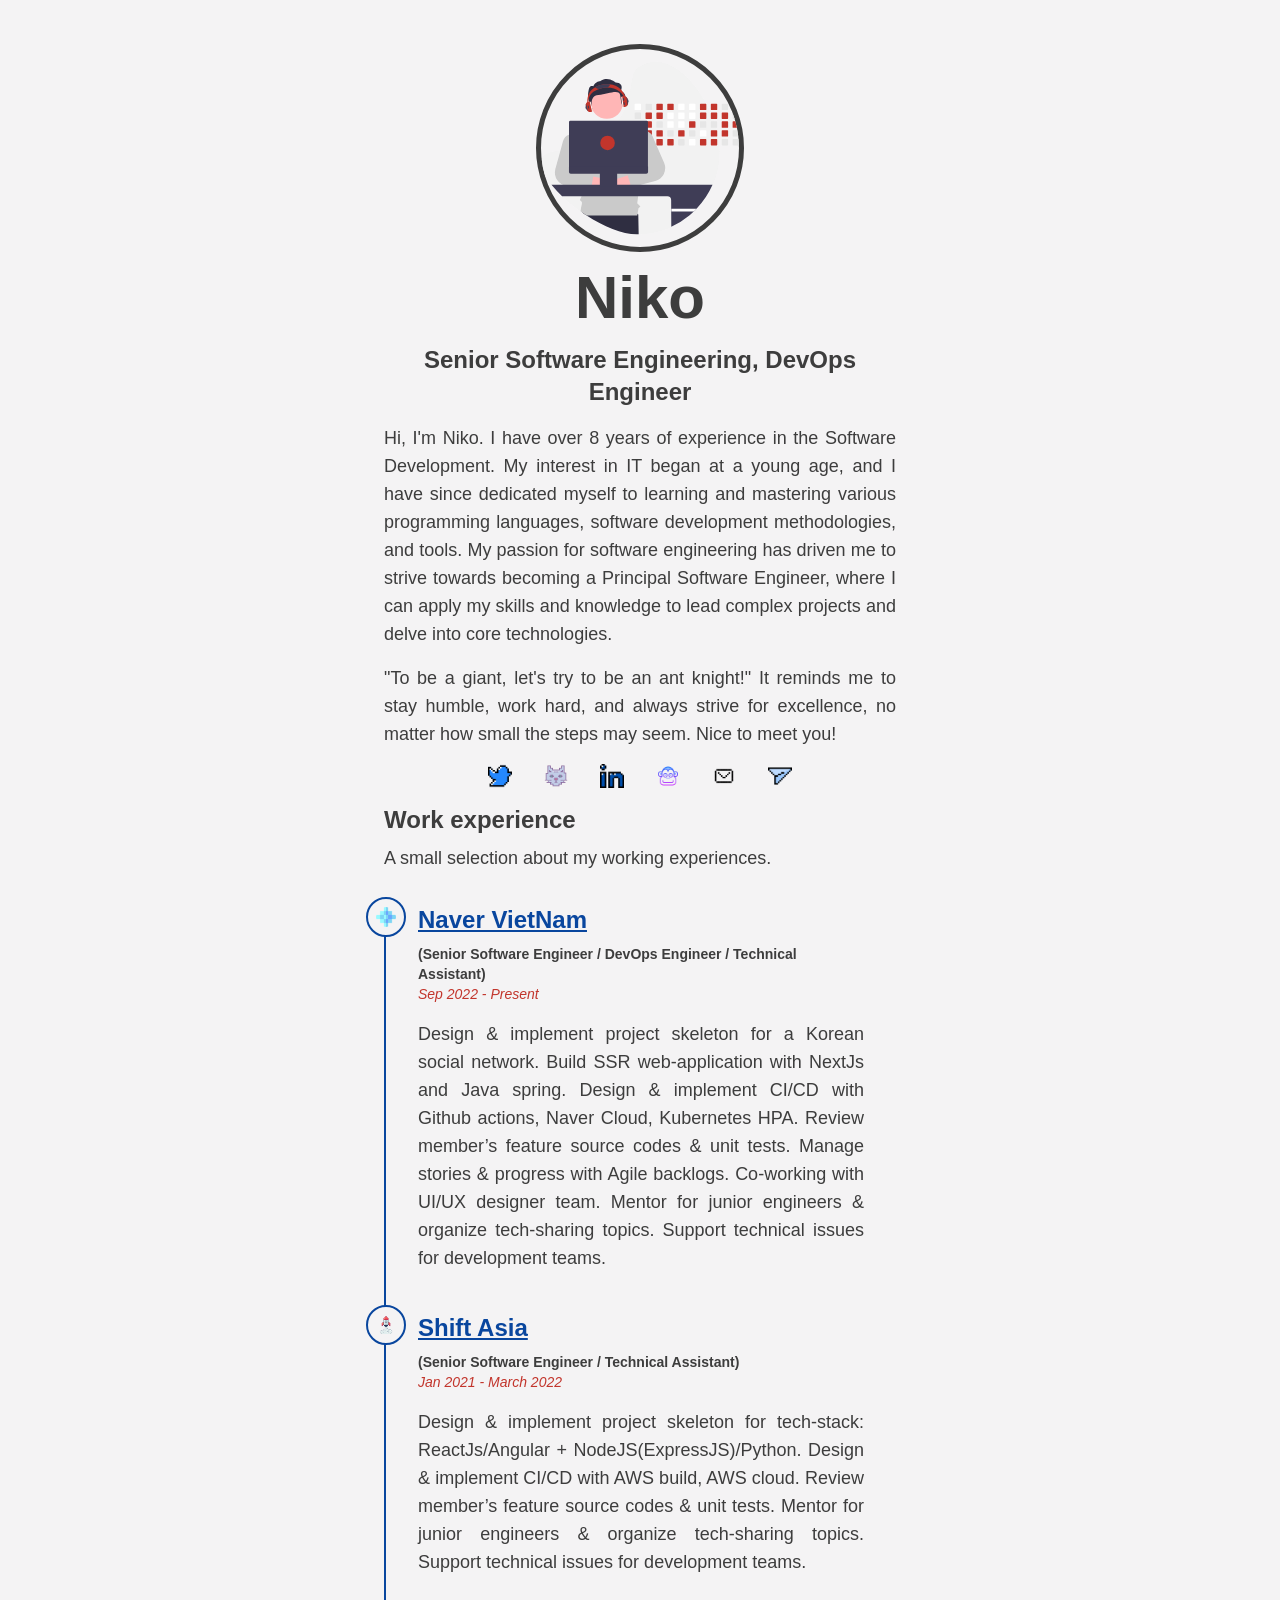
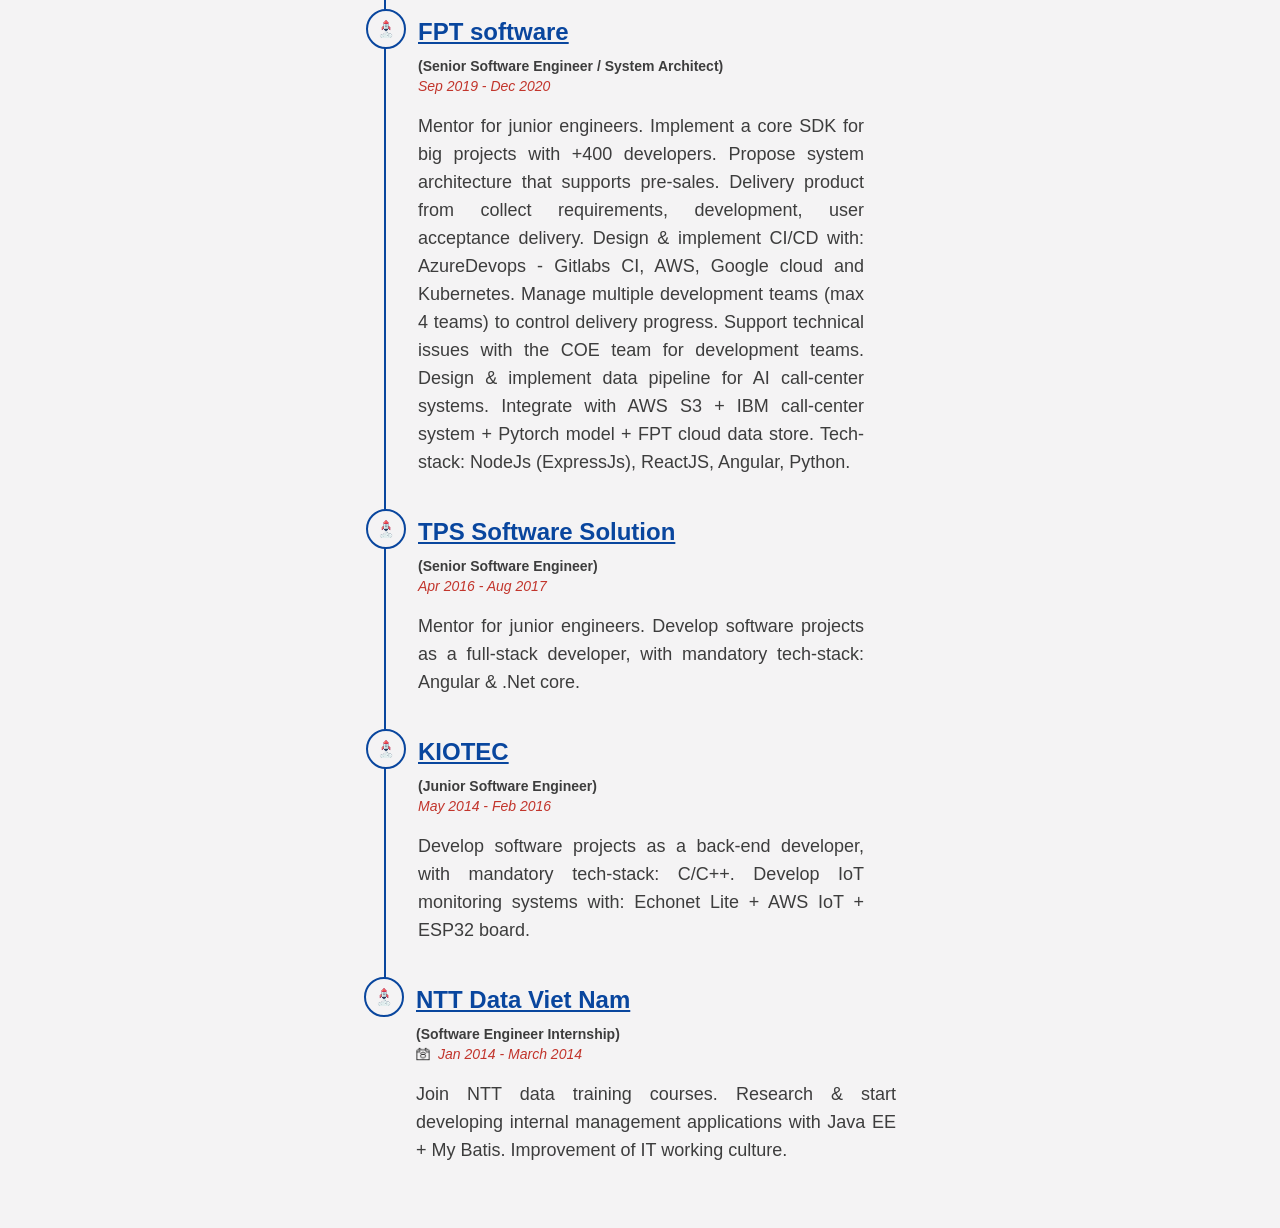
==== commit b28a56e8: "update fix mobile view" ====
--- a/index.html
+++ b/index.html
@@ -1 +1 @@
-<!DOCTYPE html><html lang="en"><head><meta charSet="utf-8"/><meta name="viewport" content="width=device-width"/><title>Niko Home | Senior Software Engineering, DevOps Engineer</title><link rel="preload" as="image" href="/images/gentle.svg" fetchpriority="high"/><meta name="next-head-count" content="4"/><link rel="shortcut icon" href="/favicon.png"/><meta name="description" content="Hi, I&#x27;m Niko. I have over 8 years of experience in the Software Development. My interest in IT began at a young age, and I have since dedicated myself to learning and mastering various programming languages, software development methodologies, and tools. My passion for software engineering has driven me to strive towards becoming a Principal Software Engineer, where I can apply my skills and knowledge to lead complex projects and delve into core technologies."/><meta name="image" content="/images/gentle.svg"/><meta property="og:title" content="Niko | Senior Software Engineering, DevOps Engineer"/><meta property="og:description" content="Hi, I&#x27;m Niko. I have over 8 years of experience in the Software Development. My interest in IT began at a young age, and I have since dedicated myself to learning and mastering various programming languages, software development methodologies, and tools. My passion for software engineering has driven me to strive towards becoming a Principal Software Engineer, where I can apply my skills and knowledge to lead complex projects and delve into core technologies."/><meta property="og:image" content="/images/gentle.svg"/><meta property="og:type" content="website"/><meta name="twitter:title" content="Niko | Senior Software Engineering, DevOps Engineer"/><meta name="twitter:description" content="Hi, I&#x27;m Niko. I have over 8 years of experience in the Software Development. My interest in IT began at a young age, and I have since dedicated myself to learning and mastering various programming languages, software development methodologies, and tools. My passion for software engineering has driven me to strive towards becoming a Principal Software Engineer, where I can apply my skills and knowledge to lead complex projects and delve into core technologies."/><meta name="twitter:image" content="/images/gentle.svg"/><link rel="preload" href="/rnext/static/css/749528c6dfb558b8.css" as="style"/><link rel="stylesheet" href="/rnext/static/css/749528c6dfb558b8.css" data-n-g=""/><noscript data-n-css=""></noscript><script defer="" nomodule="" src="/rnext/static/chunks/polyfills-c67a75d1b6f99dc8.js"></script><script src="/rnext/static/chunks/webpack-8fa1640cc84ba8fe.js" defer=""></script><script src="/rnext/static/chunks/framework-2c79e2a64abdb08b.js" defer=""></script><script src="/rnext/static/chunks/main-5e1a0aef6de5709a.js" defer=""></script><script src="/rnext/static/chunks/pages/_app-cb4d59606a29a817.js" defer=""></script><script src="/rnext/static/chunks/pages/index-307afb9d64f967f6.js" defer=""></script><script src="/rnext/static/7AT5ItNyyTYrxkWTViPXA/_buildManifest.js" defer=""></script><script src="/rnext/static/7AT5ItNyyTYrxkWTViPXA/_ssgManifest.js" defer=""></script></head><body><div id="__next"><main class="flex min-h-screen flex-col items-center justify-between p-6 md:p-24"><div class="flex flex-col items-center justify-between summary "><img alt="Niko" fetchpriority="high" width="180" height="37" decoding="async" data-nimg="1" class="summary-profile-img" style="color:transparent" src="/images/gentle.svg"/><h2 class="summary-name">Niko</h2><h4 class="summary-title">Senior Software Engineering, DevOps Engineer</h4><p class="summary-intro">Hi, I&#x27;m Niko. I have over 8 years of experience in the Software Development. My interest in IT began at a young age, and I have since dedicated myself to learning and mastering various programming languages, software development methodologies, and tools. My passion for software engineering has driven me to strive towards becoming a Principal Software Engineer, where I can apply my skills and knowledge to lead complex projects and delve into core technologies. </p><p class="summary-intro">&quot;To be a giant, let&#x27;s try to be an ant knight!&quot; It reminds me to stay humble, work hard, and always strive for excellence, no matter how small the steps may seem. Nice to meet you!</p><div class="summary-links"><a href="https://twitter.com/nikoderdev" target="_blank" rel="noreferrer" class="summary-link"><img alt="twitter" title="Twitter" loading="lazy" width="24" height="24" decoding="async" data-nimg="1" style="color:transparent" src="/images/twitter.png"/></a><a href="https://github.com/niko0xdev" target="_blank" rel="noreferrer" class="summary-link"><img alt="github" title="Github" loading="lazy" width="24" height="24" decoding="async" data-nimg="1" style="color:transparent" src="/images/github.png"/></a><a href="https://www.linkedin.com/in/duyluongphung/" target="_blank" rel="noreferrer" class="summary-link"><img alt="linkedin" title="Linkedin" loading="lazy" width="24" height="24" decoding="async" data-nimg="1" style="color:transparent" src="/images/linkedin.png"/></a><a href="https://blog.nikoder.dev/" target="_blank" rel="noreferrer" class="summary-link"><img alt="blog" title="My Blog" loading="lazy" width="24" height="24" decoding="async" data-nimg="1" style="color:transparent" src="/images/kong.png"/></a><a href="mailto:niko0xdev@gmail.com" target="_blank" rel="noreferrer" class="summary-link"><img alt="mail" title="Mail to me" loading="lazy" width="24" height="24" decoding="async" data-nimg="1" style="color:transparent" src="/images/mail.png"/></a><a href="https://t.me/niko0xdev" target="_blank" rel="noreferrer" class="summary-link"><img alt="telegram" title="Telegram to me" loading="lazy" width="24" height="24" decoding="async" data-nimg="1" style="color:transparent" src="/images/send.png"/></a></div></div><div class="flex flex-col items-center justify-between timeline "><h3 class="timeline-big">Work experience</h3><p class="timeline-small">A small selection about my working experiences.</p><ol class="timeline-items"><li><div class="flex-start"><div class="timeline-item-img"><img alt="Naver VietNam" loading="lazy" width="100" height="100" decoding="async" data-nimg="1" class="timeline-img" style="color:transparent" src="/images/pixel.png"/></div><div class="timeline-item-content"><div class="mb-4 flex flex-col justify-between"><h3 class="timeline-company">Naver VietNam<!-- --> </h3><h4 class="timeline-title">(<!-- -->Senior Software Engineer / DevOps Engineer / Technical Assistant<!-- -->)</h4><div class="timeline-date"><p>Sep 2022<!-- --> - <!-- -->Present</p></div></div><p class="timeline-content">Design &amp; implement project skeleton for a Korean social network. Build SSR web-application with NextJs and Java spring. Design &amp; implement CI/CD with Github actions, Naver Cloud, Kubernetes HPA. Review member’s feature source codes &amp; unit tests. Manage stories &amp; progress with Agile backlogs. Co-working with UI/UX designer team. Mentor for junior engineers &amp; organize tech-sharing topics. Support technical issues for development teams.</p></div></div></li><li><div class="flex-start"><div class="timeline-item-img"><img alt="Shift Asia" loading="lazy" width="100" height="100" decoding="async" data-nimg="1" class="timeline-img" style="color:transparent" src="/images/start-up.png"/></div><div class="timeline-item-content"><div class="mb-4 flex flex-col justify-between"><h3 class="timeline-company">Shift Asia<!-- --> </h3><h4 class="timeline-title">(<!-- -->Senior Software Engineer / Technical Assistant<!-- -->)</h4><div class="timeline-date"><p>Jan 2021<!-- --> - <!-- -->March 2022</p></div></div><p class="timeline-content">Design &amp; implement project skeleton for tech-stack: ReactJs/Angular + NodeJS(ExpressJS)/Python. Design &amp; implement CI/CD with AWS build, AWS cloud. Review member’s feature source codes &amp; unit tests. Mentor for junior engineers &amp; organize tech-sharing topics. Support technical issues for development teams.</p></div></div></li><li><div class="flex-start"><div class="timeline-item-img"><img alt="FPT software" loading="lazy" width="100" height="100" decoding="async" data-nimg="1" class="timeline-img" style="color:transparent" src="/images/start-up.png"/></div><div class="timeline-item-content"><div class="mb-4 flex flex-col justify-between"><h3 class="timeline-company">FPT software<!-- --> </h3><h4 class="timeline-title">(<!-- -->Senior Software Engineer / System Architect<!-- -->)</h4><div class="timeline-date"><p>Sep 2019<!-- --> - <!-- -->Dec 2020</p></div></div><p class="timeline-content">Mentor for junior engineers. Implement a core SDK for big projects with +400 developers. Propose system architecture that supports pre-sales. Delivery product from collect requirements, development, user acceptance delivery. Design &amp; implement CI/CD with: AzureDevops - Gitlabs CI, AWS, Google cloud and Kubernetes. Manage multiple development teams (max 4 teams) to control delivery progress. Support technical issues with the COE team for development teams. Design &amp; implement data pipeline for AI call-center systems. Integrate with AWS S3 + IBM call-center system + Pytorch model + FPT cloud data store. Tech-stack: NodeJs (ExpressJs), ReactJS, Angular, Python.</p></div></div></li><li><div class="flex-start"><div class="timeline-item-img"><img alt="TPS Software Solution" loading="lazy" width="100" height="100" decoding="async" data-nimg="1" class="timeline-img" style="color:transparent" src="/images/start-up.png"/></div><div class="timeline-item-content"><div class="mb-4 flex flex-col justify-between"><h3 class="timeline-company">TPS Software Solution<!-- --> </h3><h4 class="timeline-title">(<!-- -->Senior Software Engineer<!-- -->)</h4><div class="timeline-date"><p>Apr 2016<!-- --> - <!-- -->Aug 2017</p></div></div><p class="timeline-content">Mentor for junior engineers. Develop software projects as a full-stack developer, with mandatory tech-stack: Angular &amp; .Net core.</p></div></div></li><li><div class="flex-start"><div class="timeline-item-img"><img alt="KIOTEC" loading="lazy" width="100" height="100" decoding="async" data-nimg="1" class="timeline-img" style="color:transparent" src="/images/start-up.png"/></div><div class="timeline-item-content"><div class="mb-4 flex flex-col justify-between"><h3 class="timeline-company">KIOTEC<!-- --> </h3><h4 class="timeline-title">(<!-- -->Junior Software Engineer<!-- -->)</h4><div class="timeline-date"><p>May 2014<!-- --> - <!-- -->Feb 2016</p></div></div><p class="timeline-content">Develop software projects as a back-end developer, with mandatory tech-stack: C/C++. Develop IoT monitoring systems with: Echonet Lite + AWS IoT + ESP32 board.</p></div></div></li></ol><div><div class="flex-start"><div class="timeline-item-img"><img alt="NTT Data Viet Nam" loading="lazy" width="100" height="100" decoding="async" data-nimg="1" class="timeline-img" style="color:transparent" src="/images/start-up.png"/></div><div class="timeline-item-content"><div class="mb-4 flex flex-col justify-between"><h3 class="timeline-company">NTT Data Viet Nam<!-- --> </h3><h4 class="timeline-title">(<!-- -->Software Engineer Internship<!-- -->)</h4><div class="timeline-date"><img alt="calendar" loading="lazy" width="14" height="14" decoding="async" data-nimg="1" style="color:transparent" src="/images/calendar-event.png"/><p>Jan 2014<!-- --> - <!-- -->March 2014</p></div></div><p class="timeline-content">Join NTT data training courses. Research &amp; start developing internal management applications with Java EE + My Batis. Improvement of IT working culture.</p></div></div></div></div></main></div><script id="__NEXT_DATA__" type="application/json">{"props":{"pageProps":{"contact":{"name":"Niko","profileImg":"/images/gentle.svg","email":"niko0xdev@gmail.com","title":"Senior Software Engineering, DevOps Engineer","intro":"Hi, I'm Niko. I have over 8 years of experience in the Software Development. My interest in IT began at a young age, and I have since dedicated myself to learning and mastering various programming languages, software development methodologies, and tools. My passion for software engineering has driven me to strive towards becoming a Principal Software Engineer, where I can apply my skills and knowledge to lead complex projects and delve into core technologies. \n\"To be a giant, let's try to be an ant knight!\" It reminds me to stay humble, work hard, and always strive for excellence, no matter how small the steps may seem. Nice to meet you!","social":{"twitter":{"label":"Twitter","url":"https://twitter.com/nikoderdev","icon":"/images/twitter.png"},"github":{"label":"Github","url":"https://github.com/niko0xdev","icon":"/images/github.png"},"linkedin":{"label":"Linkedin","url":"https://www.linkedin.com/in/duyluongphung/","icon":"/images/linkedin.png"},"blog":{"label":"My Blog","url":"https://blog.nikoder.dev/","icon":"/images/kong.png"},"mail":{"label":"Mail to me","url":"mailto:niko0xdev@gmail.com","icon":"/images/mail.png"},"telegram":{"label":"Telegram to me","url":"https://t.me/niko0xdev","icon":"/images/send.png"}}},"timelines":[{"logo":"/images/pixel.png","from":"Sep 2022","to":"Present","company":"Naver VietNam","title":"Senior Software Engineer / DevOps Engineer / Technical Assistant","description":"Design \u0026 implement project skeleton for a Korean social network. Build SSR web-application with NextJs and Java spring. Design \u0026 implement CI/CD with Github actions, Naver Cloud, Kubernetes HPA. Review member’s feature source codes \u0026 unit tests. Manage stories \u0026 progress with Agile backlogs. Co-working with UI/UX designer team. Mentor for junior engineers \u0026 organize tech-sharing topics. Support technical issues for development teams."},{"logo":"/images/start-up.png","from":"Jan 2021","to":"March 2022","company":"Shift Asia","title":"Senior Software Engineer / Technical Assistant","description":"Design \u0026 implement project skeleton for tech-stack: ReactJs/Angular + NodeJS(ExpressJS)/Python. Design \u0026 implement CI/CD with AWS build, AWS cloud. Review member’s feature source codes \u0026 unit tests. Mentor for junior engineers \u0026 organize tech-sharing topics. Support technical issues for development teams."},{"logo":"/images/start-up.png","from":"Sep 2019","to":"Dec 2020","company":"FPT software","title":"Senior Software Engineer / System Architect","description":"Mentor for junior engineers. Implement a core SDK for big projects with +400 developers. Propose system architecture that supports pre-sales. Delivery product from collect requirements, development, user acceptance delivery. Design \u0026 implement CI/CD with: AzureDevops - Gitlabs CI, AWS, Google cloud and Kubernetes. Manage multiple development teams (max 4 teams) to control delivery progress. Support technical issues with the COE team for development teams. Design \u0026 implement data pipeline for AI call-center systems. Integrate with AWS S3 + IBM call-center system + Pytorch model + FPT cloud data store. Tech-stack: NodeJs (ExpressJs), ReactJS, Angular, Python."},{"logo":"/images/start-up.png","from":"Apr 2016","to":"Aug 2017","company":"TPS Software Solution","title":"Senior Software Engineer","description":"Mentor for junior engineers. Develop software projects as a full-stack developer, with mandatory tech-stack: Angular \u0026 .Net core."},{"logo":"/images/start-up.png","from":"May 2014","to":"Feb 2016","company":"KIOTEC","title":"Junior Software Engineer","description":"Develop software projects as a back-end developer, with mandatory tech-stack: C/C++. Develop IoT monitoring systems with: Echonet Lite + AWS IoT + ESP32 board."},{"logo":"/images/start-up.png","from":"Jan 2014","to":"March 2014","company":"NTT Data Viet Nam","title":"Software Engineer Internship","description":"Join NTT data training courses. Research \u0026 start developing internal management applications with Java EE + My Batis. Improvement of IT working culture."}]},"__N_SSG":true},"page":"/","query":{},"buildId":"7AT5ItNyyTYrxkWTViPXA","isFallback":false,"gsp":true,"scriptLoader":[]}</script></body></html>+<!DOCTYPE html><html lang="en"><head><meta charSet="utf-8"/><meta name="viewport" content="width=device-width"/><title>Niko Home | Senior Software Engineering, DevOps Engineer</title><link rel="preload" as="image" href="/images/gentle.svg" fetchpriority="high"/><meta name="next-head-count" content="4"/><link rel="shortcut icon" href="/favicon.png"/><meta name="description" content="Hi, I&#x27;m Niko. I have over 8 years of experience in the Software Development. My interest in IT began at a young age, and I have since dedicated myself to learning and mastering various programming languages, software development methodologies, and tools. My passion for software engineering has driven me to strive towards becoming a Principal Software Engineer, where I can apply my skills and knowledge to lead complex projects and delve into core technologies."/><meta name="image" content="/images/gentle.svg"/><meta property="og:title" content="Niko | Senior Software Engineering, DevOps Engineer"/><meta property="og:description" content="Hi, I&#x27;m Niko. I have over 8 years of experience in the Software Development. My interest in IT began at a young age, and I have since dedicated myself to learning and mastering various programming languages, software development methodologies, and tools. My passion for software engineering has driven me to strive towards becoming a Principal Software Engineer, where I can apply my skills and knowledge to lead complex projects and delve into core technologies."/><meta property="og:image" content="/images/gentle.svg"/><meta property="og:type" content="website"/><meta name="twitter:title" content="Niko | Senior Software Engineering, DevOps Engineer"/><meta name="twitter:description" content="Hi, I&#x27;m Niko. I have over 8 years of experience in the Software Development. My interest in IT began at a young age, and I have since dedicated myself to learning and mastering various programming languages, software development methodologies, and tools. My passion for software engineering has driven me to strive towards becoming a Principal Software Engineer, where I can apply my skills and knowledge to lead complex projects and delve into core technologies."/><meta name="twitter:image" content="/images/gentle.svg"/><link rel="preload" href="/rnext/static/css/5d96747054d56ffa.css" as="style"/><link rel="stylesheet" href="/rnext/static/css/5d96747054d56ffa.css" data-n-g=""/><noscript data-n-css=""></noscript><script defer="" nomodule="" src="/rnext/static/chunks/polyfills-c67a75d1b6f99dc8.js"></script><script src="/rnext/static/chunks/webpack-8fa1640cc84ba8fe.js" defer=""></script><script src="/rnext/static/chunks/framework-2c79e2a64abdb08b.js" defer=""></script><script src="/rnext/static/chunks/main-5e1a0aef6de5709a.js" defer=""></script><script src="/rnext/static/chunks/pages/_app-cb4d59606a29a817.js" defer=""></script><script src="/rnext/static/chunks/pages/index-20db0526b7ee0a53.js" defer=""></script><script src="/rnext/static/5n1_-PltZBHCkyOPPNNen/_buildManifest.js" defer=""></script><script src="/rnext/static/5n1_-PltZBHCkyOPPNNen/_ssgManifest.js" defer=""></script></head><body><div id="__next"><main class="page-main"><div class="flex flex-col items-center justify-between summary "><img alt="Niko" fetchpriority="high" width="180" height="37" decoding="async" data-nimg="1" class="summary-profile-img" style="color:transparent" src="/images/gentle.svg"/><h2 class="summary-name">Niko</h2><h4 class="summary-title">Senior Software Engineering, DevOps Engineer</h4><p class="summary-intro">Hi, I&#x27;m Niko. I have over 8 years of experience in the Software Development. My interest in IT began at a young age, and I have since dedicated myself to learning and mastering various programming languages, software development methodologies, and tools. My passion for software engineering has driven me to strive towards becoming a Principal Software Engineer, where I can apply my skills and knowledge to lead complex projects and delve into core technologies. </p><p class="summary-intro">&quot;To be a giant, let&#x27;s try to be an ant knight!&quot; It reminds me to stay humble, work hard, and always strive for excellence, no matter how small the steps may seem. Nice to meet you!</p><div class="summary-links"><a href="https://twitter.com/nikoderdev" target="_blank" rel="noreferrer" class="summary-link"><img alt="twitter" title="Twitter" loading="lazy" width="24" height="24" decoding="async" data-nimg="1" style="color:transparent" src="/images/twitter.png"/></a><a href="https://github.com/niko0xdev" target="_blank" rel="noreferrer" class="summary-link"><img alt="github" title="Github" loading="lazy" width="24" height="24" decoding="async" data-nimg="1" style="color:transparent" src="/images/github.png"/></a><a href="https://www.linkedin.com/in/duyluongphung/" target="_blank" rel="noreferrer" class="summary-link"><img alt="linkedin" title="Linkedin" loading="lazy" width="24" height="24" decoding="async" data-nimg="1" style="color:transparent" src="/images/linkedin.png"/></a><a href="https://blog.nikoder.dev/" target="_blank" rel="noreferrer" class="summary-link"><img alt="blog" title="My Blog" loading="lazy" width="24" height="24" decoding="async" data-nimg="1" style="color:transparent" src="/images/kong.png"/></a><a href="mailto:niko0xdev@gmail.com" target="_blank" rel="noreferrer" class="summary-link"><img alt="mail" title="Mail to me" loading="lazy" width="24" height="24" decoding="async" data-nimg="1" style="color:transparent" src="/images/mail.png"/></a><a href="https://t.me/niko0xdev" target="_blank" rel="noreferrer" class="summary-link"><img alt="telegram" title="Telegram to me" loading="lazy" width="24" height="24" decoding="async" data-nimg="1" style="color:transparent" src="/images/send.png"/></a></div></div><div class="flex flex-col items-center justify-between timeline "><h3 class="timeline-big">Work experience</h3><p class="timeline-small">A small selection about my working experiences.</p><ol class="timeline-items"><li><div class="flex-start"><div class="timeline-item-img"><img alt="Naver VietNam" loading="lazy" width="100" height="100" decoding="async" data-nimg="1" class="timeline-img" style="color:transparent" src="/images/pixel.png"/></div><div class="timeline-item-content"><div class="mb-4 flex flex-col justify-between"><h3 class="timeline-company">Naver VietNam<!-- --> </h3><h4 class="timeline-title">(<!-- -->Senior Software Engineer / DevOps Engineer / Technical Assistant<!-- -->)</h4><div class="timeline-date"><p>Sep 2022<!-- --> - <!-- -->Present</p></div></div><p class="timeline-content">Design &amp; implement project skeleton for a Korean social network. Build SSR web-application with NextJs and Java spring. Design &amp; implement CI/CD with Github actions, Naver Cloud, Kubernetes HPA. Review member’s feature source codes &amp; unit tests. Manage stories &amp; progress with Agile backlogs. Co-working with UI/UX designer team. Mentor for junior engineers &amp; organize tech-sharing topics. Support technical issues for development teams.</p></div></div></li><li><div class="flex-start"><div class="timeline-item-img"><img alt="Shift Asia" loading="lazy" width="100" height="100" decoding="async" data-nimg="1" class="timeline-img" style="color:transparent" src="/images/start-up.png"/></div><div class="timeline-item-content"><div class="mb-4 flex flex-col justify-between"><h3 class="timeline-company">Shift Asia<!-- --> </h3><h4 class="timeline-title">(<!-- -->Senior Software Engineer / Technical Assistant<!-- -->)</h4><div class="timeline-date"><p>Jan 2021<!-- --> - <!-- -->March 2022</p></div></div><p class="timeline-content">Design &amp; implement project skeleton for tech-stack: ReactJs/Angular + NodeJS(ExpressJS)/Python. Design &amp; implement CI/CD with AWS build, AWS cloud. Review member’s feature source codes &amp; unit tests. Mentor for junior engineers &amp; organize tech-sharing topics. Support technical issues for development teams.</p></div></div></li><li><div class="flex-start"><div class="timeline-item-img"><img alt="FPT software" loading="lazy" width="100" height="100" decoding="async" data-nimg="1" class="timeline-img" style="color:transparent" src="/images/start-up.png"/></div><div class="timeline-item-content"><div class="mb-4 flex flex-col justify-between"><h3 class="timeline-company">FPT software<!-- --> </h3><h4 class="timeline-title">(<!-- -->Senior Software Engineer / System Architect<!-- -->)</h4><div class="timeline-date"><p>Sep 2019<!-- --> - <!-- -->Dec 2020</p></div></div><p class="timeline-content">Mentor for junior engineers. Implement a core SDK for big projects with +400 developers. Propose system architecture that supports pre-sales. Delivery product from collect requirements, development, user acceptance delivery. Design &amp; implement CI/CD with: AzureDevops - Gitlabs CI, AWS, Google cloud and Kubernetes. Manage multiple development teams (max 4 teams) to control delivery progress. Support technical issues with the COE team for development teams. Design &amp; implement data pipeline for AI call-center systems. Integrate with AWS S3 + IBM call-center system + Pytorch model + FPT cloud data store. Tech-stack: NodeJs (ExpressJs), ReactJS, Angular, Python.</p></div></div></li><li><div class="flex-start"><div class="timeline-item-img"><img alt="TPS Software Solution" loading="lazy" width="100" height="100" decoding="async" data-nimg="1" class="timeline-img" style="color:transparent" src="/images/start-up.png"/></div><div class="timeline-item-content"><div class="mb-4 flex flex-col justify-between"><h3 class="timeline-company">TPS Software Solution<!-- --> </h3><h4 class="timeline-title">(<!-- -->Senior Software Engineer<!-- -->)</h4><div class="timeline-date"><p>Apr 2016<!-- --> - <!-- -->Aug 2017</p></div></div><p class="timeline-content">Mentor for junior engineers. Develop software projects as a full-stack developer, with mandatory tech-stack: Angular &amp; .Net core.</p></div></div></li><li><div class="flex-start"><div class="timeline-item-img"><img alt="KIOTEC" loading="lazy" width="100" height="100" decoding="async" data-nimg="1" class="timeline-img" style="color:transparent" src="/images/start-up.png"/></div><div class="timeline-item-content"><div class="mb-4 flex flex-col justify-between"><h3 class="timeline-company">KIOTEC<!-- --> </h3><h4 class="timeline-title">(<!-- -->Junior Software Engineer<!-- -->)</h4><div class="timeline-date"><p>May 2014<!-- --> - <!-- -->Feb 2016</p></div></div><p class="timeline-content">Develop software projects as a back-end developer, with mandatory tech-stack: C/C++. Develop IoT monitoring systems with: Echonet Lite + AWS IoT + ESP32 board.</p></div></div></li></ol><div class="timeline-last-item"><div class="flex-start"><div class="timeline-item-img"><img alt="NTT Data Viet Nam" loading="lazy" width="100" height="100" decoding="async" data-nimg="1" class="timeline-img" style="color:transparent" src="/images/start-up.png"/></div><div class="timeline-item-content"><div class="mb-4 flex flex-col justify-between"><h3 class="timeline-company">NTT Data Viet Nam<!-- --> </h3><h4 class="timeline-title">(<!-- -->Software Engineer Internship<!-- -->)</h4><div class="timeline-date"><img alt="calendar" loading="lazy" width="14" height="14" decoding="async" data-nimg="1" style="color:transparent" src="/images/calendar-event.png"/><p>Jan 2014<!-- --> - <!-- -->March 2014</p></div></div><p class="timeline-content">Join NTT data training courses. Research &amp; start developing internal management applications with Java EE + My Batis. Improvement of IT working culture.</p></div></div></div></div></main></div><script id="__NEXT_DATA__" type="application/json">{"props":{"pageProps":{"contact":{"name":"Niko","profileImg":"/images/gentle.svg","email":"niko0xdev@gmail.com","title":"Senior Software Engineering, DevOps Engineer","intro":"Hi, I'm Niko. I have over 8 years of experience in the Software Development. My interest in IT began at a young age, and I have since dedicated myself to learning and mastering various programming languages, software development methodologies, and tools. My passion for software engineering has driven me to strive towards becoming a Principal Software Engineer, where I can apply my skills and knowledge to lead complex projects and delve into core technologies. \n\"To be a giant, let's try to be an ant knight!\" It reminds me to stay humble, work hard, and always strive for excellence, no matter how small the steps may seem. Nice to meet you!","social":{"twitter":{"label":"Twitter","url":"https://twitter.com/nikoderdev","icon":"/images/twitter.png"},"github":{"label":"Github","url":"https://github.com/niko0xdev","icon":"/images/github.png"},"linkedin":{"label":"Linkedin","url":"https://www.linkedin.com/in/duyluongphung/","icon":"/images/linkedin.png"},"blog":{"label":"My Blog","url":"https://blog.nikoder.dev/","icon":"/images/kong.png"},"mail":{"label":"Mail to me","url":"mailto:niko0xdev@gmail.com","icon":"/images/mail.png"},"telegram":{"label":"Telegram to me","url":"https://t.me/niko0xdev","icon":"/images/send.png"}}},"timelines":[{"logo":"/images/pixel.png","from":"Sep 2022","to":"Present","company":"Naver VietNam","title":"Senior Software Engineer / DevOps Engineer / Technical Assistant","description":"Design \u0026 implement project skeleton for a Korean social network. Build SSR web-application with NextJs and Java spring. Design \u0026 implement CI/CD with Github actions, Naver Cloud, Kubernetes HPA. Review member’s feature source codes \u0026 unit tests. Manage stories \u0026 progress with Agile backlogs. Co-working with UI/UX designer team. Mentor for junior engineers \u0026 organize tech-sharing topics. Support technical issues for development teams."},{"logo":"/images/start-up.png","from":"Jan 2021","to":"March 2022","company":"Shift Asia","title":"Senior Software Engineer / Technical Assistant","description":"Design \u0026 implement project skeleton for tech-stack: ReactJs/Angular + NodeJS(ExpressJS)/Python. Design \u0026 implement CI/CD with AWS build, AWS cloud. Review member’s feature source codes \u0026 unit tests. Mentor for junior engineers \u0026 organize tech-sharing topics. Support technical issues for development teams."},{"logo":"/images/start-up.png","from":"Sep 2019","to":"Dec 2020","company":"FPT software","title":"Senior Software Engineer / System Architect","description":"Mentor for junior engineers. Implement a core SDK for big projects with +400 developers. Propose system architecture that supports pre-sales. Delivery product from collect requirements, development, user acceptance delivery. Design \u0026 implement CI/CD with: AzureDevops - Gitlabs CI, AWS, Google cloud and Kubernetes. Manage multiple development teams (max 4 teams) to control delivery progress. Support technical issues with the COE team for development teams. Design \u0026 implement data pipeline for AI call-center systems. Integrate with AWS S3 + IBM call-center system + Pytorch model + FPT cloud data store. Tech-stack: NodeJs (ExpressJs), ReactJS, Angular, Python."},{"logo":"/images/start-up.png","from":"Apr 2016","to":"Aug 2017","company":"TPS Software Solution","title":"Senior Software Engineer","description":"Mentor for junior engineers. Develop software projects as a full-stack developer, with mandatory tech-stack: Angular \u0026 .Net core."},{"logo":"/images/start-up.png","from":"May 2014","to":"Feb 2016","company":"KIOTEC","title":"Junior Software Engineer","description":"Develop software projects as a back-end developer, with mandatory tech-stack: C/C++. Develop IoT monitoring systems with: Echonet Lite + AWS IoT + ESP32 board."},{"logo":"/images/start-up.png","from":"Jan 2014","to":"March 2014","company":"NTT Data Viet Nam","title":"Software Engineer Internship","description":"Join NTT data training courses. Research \u0026 start developing internal management applications with Java EE + My Batis. Improvement of IT working culture."}]},"__N_SSG":true},"page":"/","query":{},"buildId":"5n1_-PltZBHCkyOPPNNen","isFallback":false,"gsp":true,"scriptLoader":[]}</script></body></html>
--- a/rnext/static/css/5d96747054d56ffa.css
+++ b/rnext/static/css/5d96747054d56ffa.css
@@ -0,0 +1,3 @@
+@import"https://fonts.googleapis.com/css2?family=Press+Start+2P&display=swap";/*
+! tailwindcss v3.3.2 | MIT License | https://tailwindcss.com
+*/*,:after,:before{box-sizing:border-box;border:0 solid #e5e7eb}:after,:before{--tw-content:""}html{line-height:1.5;-webkit-text-size-adjust:100%;-moz-tab-size:4;-o-tab-size:4;tab-size:4;font-family:ui-sans-serif,system-ui,-apple-system,BlinkMacSystemFont,Segoe UI,Roboto,Helvetica Neue,Arial,Noto Sans,sans-serif,Apple Color Emoji,Segoe UI Emoji,Segoe UI Symbol,Noto Color Emoji;font-feature-settings:normal;font-variation-settings:normal}body{margin:0;line-height:inherit}hr{height:0;color:inherit;border-top-width:1px}abbr:where([title]){-webkit-text-decoration:underline dotted;text-decoration:underline dotted}h1,h2,h3,h4,h5,h6{font-size:inherit;font-weight:inherit}a{color:inherit;text-decoration:inherit}b,strong{font-weight:bolder}code,kbd,pre,samp{font-family:ui-monospace,SFMono-Regular,Menlo,Monaco,Consolas,Liberation Mono,Courier New,monospace;font-size:1em}small{font-size:80%}sub,sup{font-size:75%;line-height:0;position:relative;vertical-align:baseline}sub{bottom:-.25em}sup{top:-.5em}table{text-indent:0;border-color:inherit;border-collapse:collapse}button,input,optgroup,select,textarea{font-family:inherit;font-size:100%;font-weight:inherit;line-height:inherit;color:inherit;margin:0;padding:0}button,select{text-transform:none}[type=button],[type=reset],[type=submit],button{-webkit-appearance:button;background-color:transparent;background-image:none}:-moz-focusring{outline:auto}:-moz-ui-invalid{box-shadow:none}progress{vertical-align:baseline}::-webkit-inner-spin-button,::-webkit-outer-spin-button{height:auto}[type=search]{-webkit-appearance:textfield;outline-offset:-2px}::-webkit-search-decoration{-webkit-appearance:none}::-webkit-file-upload-button{-webkit-appearance:button;font:inherit}summary{display:list-item}blockquote,dd,dl,figure,h1,h2,h3,h4,h5,h6,hr,p,pre{margin:0}fieldset{margin:0}fieldset,legend{padding:0}menu,ol,ul{list-style:none;margin:0;padding:0}textarea{resize:vertical}input::-moz-placeholder,textarea::-moz-placeholder{opacity:1;color:#9ca3af}input::placeholder,textarea::placeholder{opacity:1;color:#9ca3af}[role=button],button{cursor:pointer}:disabled{cursor:default}audio,canvas,embed,iframe,img,object,svg,video{display:block;vertical-align:middle}img,video{max-width:100%;height:auto}[hidden]{display:none}:root{--primary-color:#f4f3f4;--secondary-color:#3d3d3d}*,:after,:before{--tw-border-spacing-x:0;--tw-border-spacing-y:0;--tw-translate-x:0;--tw-translate-y:0;--tw-rotate:0;--tw-skew-x:0;--tw-skew-y:0;--tw-scale-x:1;--tw-scale-y:1;--tw-pan-x: ;--tw-pan-y: ;--tw-pinch-zoom: ;--tw-scroll-snap-strictness:proximity;--tw-gradient-from-position: ;--tw-gradient-via-position: ;--tw-gradient-to-position: ;--tw-ordinal: ;--tw-slashed-zero: ;--tw-numeric-figure: ;--tw-numeric-spacing: ;--tw-numeric-fraction: ;--tw-ring-inset: ;--tw-ring-offset-width:0px;--tw-ring-offset-color:#fff;--tw-ring-color:rgba(59,130,246,.5);--tw-ring-offset-shadow:0 0 #0000;--tw-ring-shadow:0 0 #0000;--tw-shadow:0 0 #0000;--tw-shadow-colored:0 0 #0000;--tw-blur: ;--tw-brightness: ;--tw-contrast: ;--tw-grayscale: ;--tw-hue-rotate: ;--tw-invert: ;--tw-saturate: ;--tw-sepia: ;--tw-drop-shadow: ;--tw-backdrop-blur: ;--tw-backdrop-brightness: ;--tw-backdrop-contrast: ;--tw-backdrop-grayscale: ;--tw-backdrop-hue-rotate: ;--tw-backdrop-invert: ;--tw-backdrop-opacity: ;--tw-backdrop-saturate: ;--tw-backdrop-sepia: }::backdrop{--tw-border-spacing-x:0;--tw-border-spacing-y:0;--tw-translate-x:0;--tw-translate-y:0;--tw-rotate:0;--tw-skew-x:0;--tw-skew-y:0;--tw-scale-x:1;--tw-scale-y:1;--tw-pan-x: ;--tw-pan-y: ;--tw-pinch-zoom: ;--tw-scroll-snap-strictness:proximity;--tw-gradient-from-position: ;--tw-gradient-via-position: ;--tw-gradient-to-position: ;--tw-ordinal: ;--tw-slashed-zero: ;--tw-numeric-figure: ;--tw-numeric-spacing: ;--tw-numeric-fraction: ;--tw-ring-inset: ;--tw-ring-offset-width:0px;--tw-ring-offset-color:#fff;--tw-ring-color:rgba(59,130,246,.5);--tw-ring-offset-shadow:0 0 #0000;--tw-ring-shadow:0 0 #0000;--tw-shadow:0 0 #0000;--tw-shadow-colored:0 0 #0000;--tw-blur: ;--tw-brightness: ;--tw-contrast: ;--tw-grayscale: ;--tw-hue-rotate: ;--tw-invert: ;--tw-saturate: ;--tw-sepia: ;--tw-drop-shadow: ;--tw-backdrop-blur: ;--tw-backdrop-brightness: ;--tw-backdrop-contrast: ;--tw-backdrop-grayscale: ;--tw-backdrop-hue-rotate: ;--tw-backdrop-invert: ;--tw-backdrop-opacity: ;--tw-backdrop-saturate: ;--tw-backdrop-sepia: }.mb-4{margin-bottom:1rem}.flex{display:flex}.flex-col{flex-direction:column}.items-center{align-items:center}.justify-between{justify-content:space-between}:root{--background-color:#f4f3f4;--text-color:#3d3d3d;--hl-color:#c2352c;--blue-color:#09469e}body{text-rendering:optimizeSpeed;line-height:1.6;font-size:1.33rem;font-family:-apple-system,BlinkMacSystemFont,avenir next,avenir,helvetica neue,helvetica,Ubuntu,roboto,noto,segoe ui,arial,sans-serif}.summary{width:100%;padding-top:1.25rem}.summary>*{margin-bottom:1rem}.summary-profile-img{height:10rem;width:10rem;border-radius:9999px;border-width:5px;border-color:var(--text-color)}@media (min-width:768px){.summary-profile-img{height:13rem;width:13rem}}.summary-name{font-size:1.875rem;line-height:2.25rem;font-weight:700}@media (min-width:768px){.summary-name{font-size:3.75rem;line-height:1}}.summary-title{flex-wrap:wrap;text-align:center;font-size:1.125rem;line-height:1.75rem;font-weight:700}@media (min-width:768px){.summary-title{font-size:1.5rem;line-height:2rem}}.summary-intro{text-align:justify;font-size:1rem;line-height:1.5rem}@media (min-width:768px){.summary-intro{font-size:1.125rem;line-height:1.75rem}}.summary-links{display:flex;justify-content:space-between}.summary-link{margin-left:1rem;margin-right:1rem}.timeline{width:100%}.timeline-items{position:relative;display:flex;flex-direction:column;align-items:flex-start;justify-content:space-between;border-left-width:2px;border-color:var(--blue-color)}.timeline-items>*{margin-right:2rem}.timeline-item-img{margin-left:-13px;display:flex;height:25px;width:25px;align-items:center;justify-content:center;border-radius:9999px}.timeline-item-content{margin-bottom:2.5rem;margin-left:2rem;margin-top:-25px;display:block;border-radius:.5rem}.timeline-img{position:absolute;z-index:50;height:2rem;width:2rem;max-width:20rem;border-radius:9999px;border-width:2px;padding:.125rem;background-color:var(--primary-color);border-color:var(--blue-color)}@media (min-width:768px){.timeline-img{height:2.5rem;width:2.5rem;padding:.5rem}}.timeline-company{font-size:1.25rem;font-weight:700;line-height:1.25rem;text-decoration-line:underline;color:var(--blue-color)}@media (min-width:768px){.timeline-company{font-size:1.5rem;line-height:2rem}}.timeline-title{margin-top:.5rem;font-size:.875rem;line-height:1.25rem;font-weight:700}@media (min-width:768px){.timeline-title{font-size:.875rem;line-height:1.25rem}}.timeline-date{display:flex;align-items:center;font-size:.875rem;line-height:1.25rem;font-style:italic;color:var(--hl-color)}.timeline-date>*{margin-right:.5rem}.timeline-content{text-align:justify;font-size:1rem;line-height:1.5rem}@media (min-width:768px){.timeline-content{font-size:1.125rem;line-height:1.75rem}}.timeline-big{margin-bottom:.5rem;display:flex;width:100%;font-size:1.25rem;line-height:1.75rem;font-weight:700}@media (min-width:768px){.timeline-big{font-size:1.5rem;line-height:2rem}}.timeline-big>*{margin-right:.5rem}.timeline-small{margin-bottom:2rem;width:100%;font-size:1rem;line-height:1.5rem}@media (min-width:768px){.timeline-small{font-size:1.125rem;line-height:1.75rem}}.timeline-last-item{width:100%}.page-main{display:flex;min-height:100vh;flex-direction:column;align-items:center;justify-content:space-between;padding:1.5rem}@media (min-width:768px){.page-main{padding:1.5rem 6rem}}@media (min-width:1280px){.page-main{padding:1.5rem 24rem}}body{color:var(--text-color);background:var(--background-color)}
--- a/rnext/static/css/5d96747054d56ffa.css
+++ b/rnext/static/css/5d96747054d56ffa.css
@@ -0,0 +1,3 @@
+@import"https://fonts.googleapis.com/css2?family=Press+Start+2P&display=swap";/*
+! tailwindcss v3.3.2 | MIT License | https://tailwindcss.com
+*/*,:after,:before{box-sizing:border-box;border:0 solid #e5e7eb}:after,:before{--tw-content:""}html{line-height:1.5;-webkit-text-size-adjust:100%;-moz-tab-size:4;-o-tab-size:4;tab-size:4;font-family:ui-sans-serif,system-ui,-apple-system,BlinkMacSystemFont,Segoe UI,Roboto,Helvetica Neue,Arial,Noto Sans,sans-serif,Apple Color Emoji,Segoe UI Emoji,Segoe UI Symbol,Noto Color Emoji;font-feature-settings:normal;font-variation-settings:normal}body{margin:0;line-height:inherit}hr{height:0;color:inherit;border-top-width:1px}abbr:where([title]){-webkit-text-decoration:underline dotted;text-decoration:underline dotted}h1,h2,h3,h4,h5,h6{font-size:inherit;font-weight:inherit}a{color:inherit;text-decoration:inherit}b,strong{font-weight:bolder}code,kbd,pre,samp{font-family:ui-monospace,SFMono-Regular,Menlo,Monaco,Consolas,Liberation Mono,Courier New,monospace;font-size:1em}small{font-size:80%}sub,sup{font-size:75%;line-height:0;position:relative;vertical-align:baseline}sub{bottom:-.25em}sup{top:-.5em}table{text-indent:0;border-color:inherit;border-collapse:collapse}button,input,optgroup,select,textarea{font-family:inherit;font-size:100%;font-weight:inherit;line-height:inherit;color:inherit;margin:0;padding:0}button,select{text-transform:none}[type=button],[type=reset],[type=submit],button{-webkit-appearance:button;background-color:transparent;background-image:none}:-moz-focusring{outline:auto}:-moz-ui-invalid{box-shadow:none}progress{vertical-align:baseline}::-webkit-inner-spin-button,::-webkit-outer-spin-button{height:auto}[type=search]{-webkit-appearance:textfield;outline-offset:-2px}::-webkit-search-decoration{-webkit-appearance:none}::-webkit-file-upload-button{-webkit-appearance:button;font:inherit}summary{display:list-item}blockquote,dd,dl,figure,h1,h2,h3,h4,h5,h6,hr,p,pre{margin:0}fieldset{margin:0}fieldset,legend{padding:0}menu,ol,ul{list-style:none;margin:0;padding:0}textarea{resize:vertical}input::-moz-placeholder,textarea::-moz-placeholder{opacity:1;color:#9ca3af}input::placeholder,textarea::placeholder{opacity:1;color:#9ca3af}[role=button],button{cursor:pointer}:disabled{cursor:default}audio,canvas,embed,iframe,img,object,svg,video{display:block;vertical-align:middle}img,video{max-width:100%;height:auto}[hidden]{display:none}:root{--primary-color:#f4f3f4;--secondary-color:#3d3d3d}*,:after,:before{--tw-border-spacing-x:0;--tw-border-spacing-y:0;--tw-translate-x:0;--tw-translate-y:0;--tw-rotate:0;--tw-skew-x:0;--tw-skew-y:0;--tw-scale-x:1;--tw-scale-y:1;--tw-pan-x: ;--tw-pan-y: ;--tw-pinch-zoom: ;--tw-scroll-snap-strictness:proximity;--tw-gradient-from-position: ;--tw-gradient-via-position: ;--tw-gradient-to-position: ;--tw-ordinal: ;--tw-slashed-zero: ;--tw-numeric-figure: ;--tw-numeric-spacing: ;--tw-numeric-fraction: ;--tw-ring-inset: ;--tw-ring-offset-width:0px;--tw-ring-offset-color:#fff;--tw-ring-color:rgba(59,130,246,.5);--tw-ring-offset-shadow:0 0 #0000;--tw-ring-shadow:0 0 #0000;--tw-shadow:0 0 #0000;--tw-shadow-colored:0 0 #0000;--tw-blur: ;--tw-brightness: ;--tw-contrast: ;--tw-grayscale: ;--tw-hue-rotate: ;--tw-invert: ;--tw-saturate: ;--tw-sepia: ;--tw-drop-shadow: ;--tw-backdrop-blur: ;--tw-backdrop-brightness: ;--tw-backdrop-contrast: ;--tw-backdrop-grayscale: ;--tw-backdrop-hue-rotate: ;--tw-backdrop-invert: ;--tw-backdrop-opacity: ;--tw-backdrop-saturate: ;--tw-backdrop-sepia: }::backdrop{--tw-border-spacing-x:0;--tw-border-spacing-y:0;--tw-translate-x:0;--tw-translate-y:0;--tw-rotate:0;--tw-skew-x:0;--tw-skew-y:0;--tw-scale-x:1;--tw-scale-y:1;--tw-pan-x: ;--tw-pan-y: ;--tw-pinch-zoom: ;--tw-scroll-snap-strictness:proximity;--tw-gradient-from-position: ;--tw-gradient-via-position: ;--tw-gradient-to-position: ;--tw-ordinal: ;--tw-slashed-zero: ;--tw-numeric-figure: ;--tw-numeric-spacing: ;--tw-numeric-fraction: ;--tw-ring-inset: ;--tw-ring-offset-width:0px;--tw-ring-offset-color:#fff;--tw-ring-color:rgba(59,130,246,.5);--tw-ring-offset-shadow:0 0 #0000;--tw-ring-shadow:0 0 #0000;--tw-shadow:0 0 #0000;--tw-shadow-colored:0 0 #0000;--tw-blur: ;--tw-brightness: ;--tw-contrast: ;--tw-grayscale: ;--tw-hue-rotate: ;--tw-invert: ;--tw-saturate: ;--tw-sepia: ;--tw-drop-shadow: ;--tw-backdrop-blur: ;--tw-backdrop-brightness: ;--tw-backdrop-contrast: ;--tw-backdrop-grayscale: ;--tw-backdrop-hue-rotate: ;--tw-backdrop-invert: ;--tw-backdrop-opacity: ;--tw-backdrop-saturate: ;--tw-backdrop-sepia: }.mb-4{margin-bottom:1rem}.flex{display:flex}.flex-col{flex-direction:column}.items-center{align-items:center}.justify-between{justify-content:space-between}:root{--background-color:#f4f3f4;--text-color:#3d3d3d;--hl-color:#c2352c;--blue-color:#09469e}body{text-rendering:optimizeSpeed;line-height:1.6;font-size:1.33rem;font-family:-apple-system,BlinkMacSystemFont,avenir next,avenir,helvetica neue,helvetica,Ubuntu,roboto,noto,segoe ui,arial,sans-serif}.summary{width:100%;padding-top:1.25rem}.summary>*{margin-bottom:1rem}.summary-profile-img{height:10rem;width:10rem;border-radius:9999px;border-width:5px;border-color:var(--text-color)}@media (min-width:768px){.summary-profile-img{height:13rem;width:13rem}}.summary-name{font-size:1.875rem;line-height:2.25rem;font-weight:700}@media (min-width:768px){.summary-name{font-size:3.75rem;line-height:1}}.summary-title{flex-wrap:wrap;text-align:center;font-size:1.125rem;line-height:1.75rem;font-weight:700}@media (min-width:768px){.summary-title{font-size:1.5rem;line-height:2rem}}.summary-intro{text-align:justify;font-size:1rem;line-height:1.5rem}@media (min-width:768px){.summary-intro{font-size:1.125rem;line-height:1.75rem}}.summary-links{display:flex;justify-content:space-between}.summary-link{margin-left:1rem;margin-right:1rem}.timeline{width:100%}.timeline-items{position:relative;display:flex;flex-direction:column;align-items:flex-start;justify-content:space-between;border-left-width:2px;border-color:var(--blue-color)}.timeline-items>*{margin-right:2rem}.timeline-item-img{margin-left:-13px;display:flex;height:25px;width:25px;align-items:center;justify-content:center;border-radius:9999px}.timeline-item-content{margin-bottom:2.5rem;margin-left:2rem;margin-top:-25px;display:block;border-radius:.5rem}.timeline-img{position:absolute;z-index:50;height:2rem;width:2rem;max-width:20rem;border-radius:9999px;border-width:2px;padding:.125rem;background-color:var(--primary-color);border-color:var(--blue-color)}@media (min-width:768px){.timeline-img{height:2.5rem;width:2.5rem;padding:.5rem}}.timeline-company{font-size:1.25rem;font-weight:700;line-height:1.25rem;text-decoration-line:underline;color:var(--blue-color)}@media (min-width:768px){.timeline-company{font-size:1.5rem;line-height:2rem}}.timeline-title{margin-top:.5rem;font-size:.875rem;line-height:1.25rem;font-weight:700}@media (min-width:768px){.timeline-title{font-size:.875rem;line-height:1.25rem}}.timeline-date{display:flex;align-items:center;font-size:.875rem;line-height:1.25rem;font-style:italic;color:var(--hl-color)}.timeline-date>*{margin-right:.5rem}.timeline-content{text-align:justify;font-size:1rem;line-height:1.5rem}@media (min-width:768px){.timeline-content{font-size:1.125rem;line-height:1.75rem}}.timeline-big{margin-bottom:.5rem;display:flex;width:100%;font-size:1.25rem;line-height:1.75rem;font-weight:700}@media (min-width:768px){.timeline-big{font-size:1.5rem;line-height:2rem}}.timeline-big>*{margin-right:.5rem}.timeline-small{margin-bottom:2rem;width:100%;font-size:1rem;line-height:1.5rem}@media (min-width:768px){.timeline-small{font-size:1.125rem;line-height:1.75rem}}.timeline-last-item{width:100%}.page-main{display:flex;min-height:100vh;flex-direction:column;align-items:center;justify-content:space-between;padding:1.5rem}@media (min-width:768px){.page-main{padding:1.5rem 6rem}}@media (min-width:1280px){.page-main{padding:1.5rem 24rem}}body{color:var(--text-color);background:var(--background-color)}
